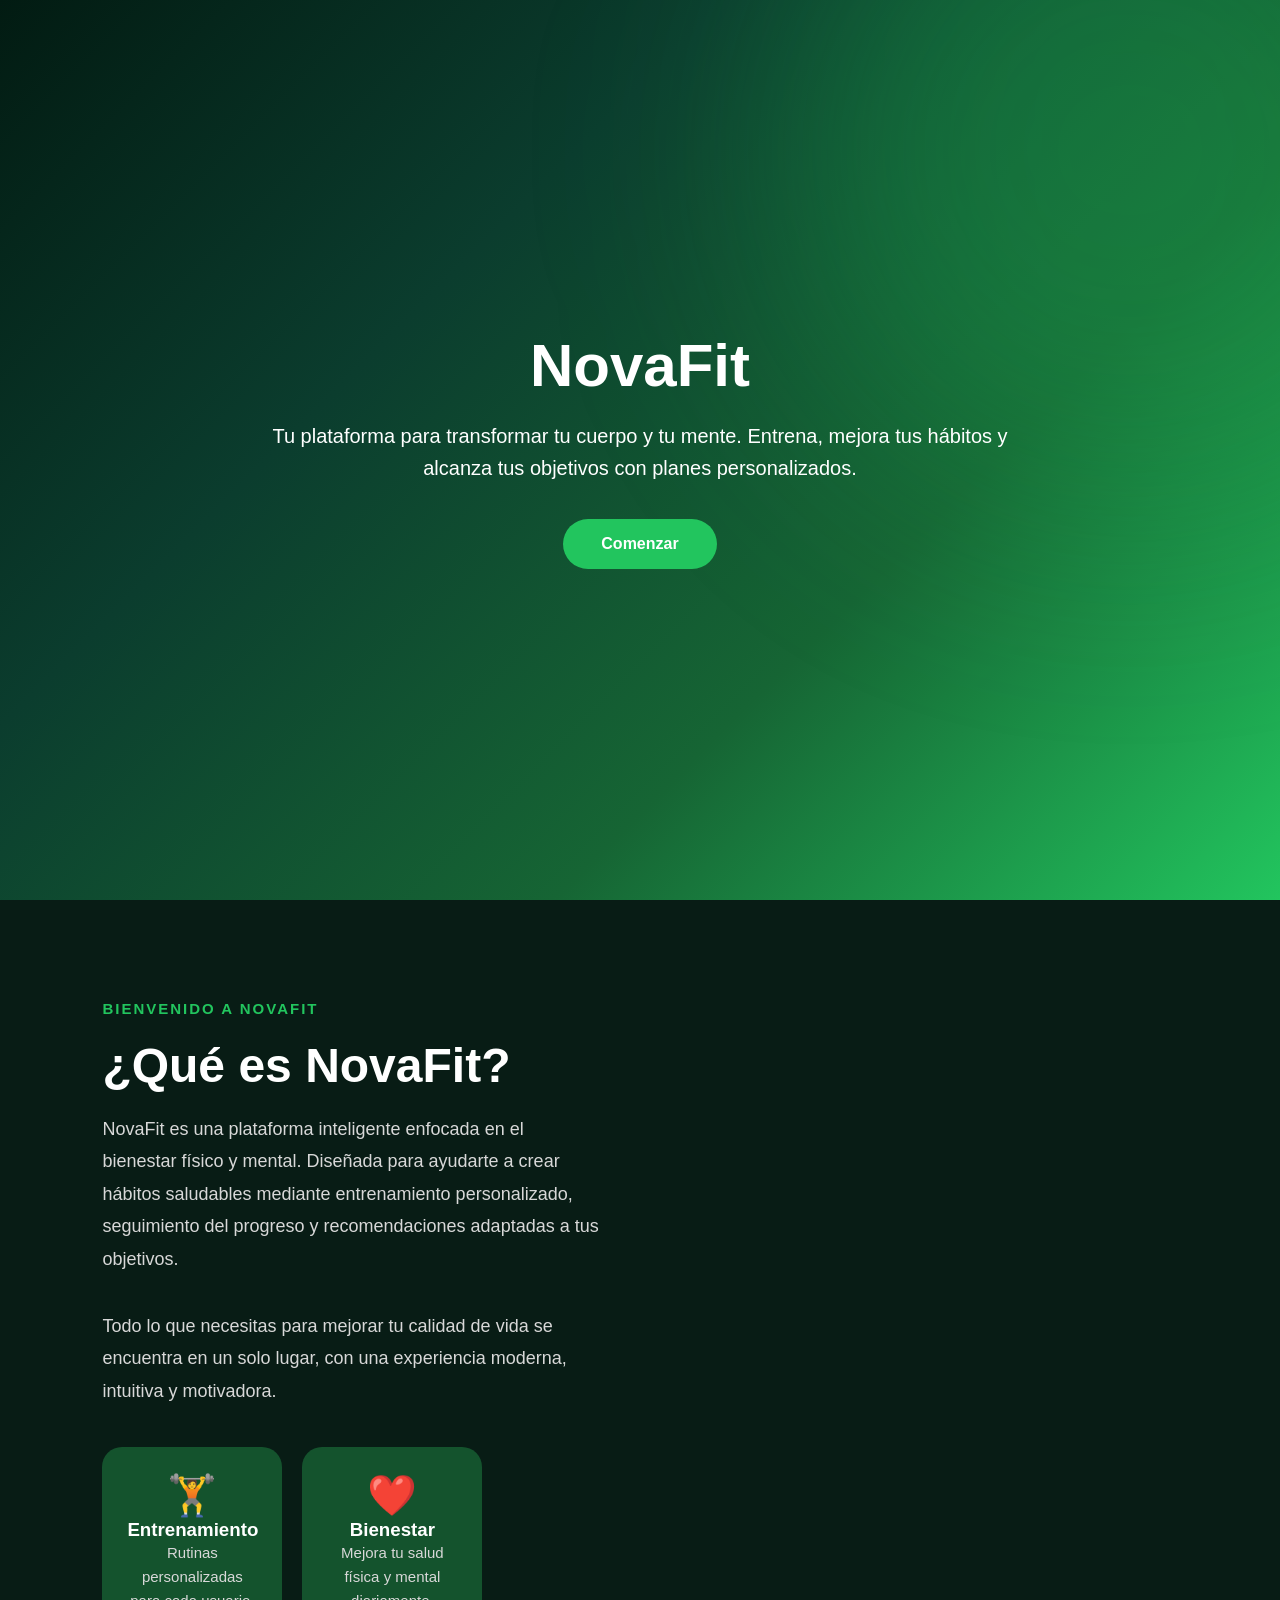
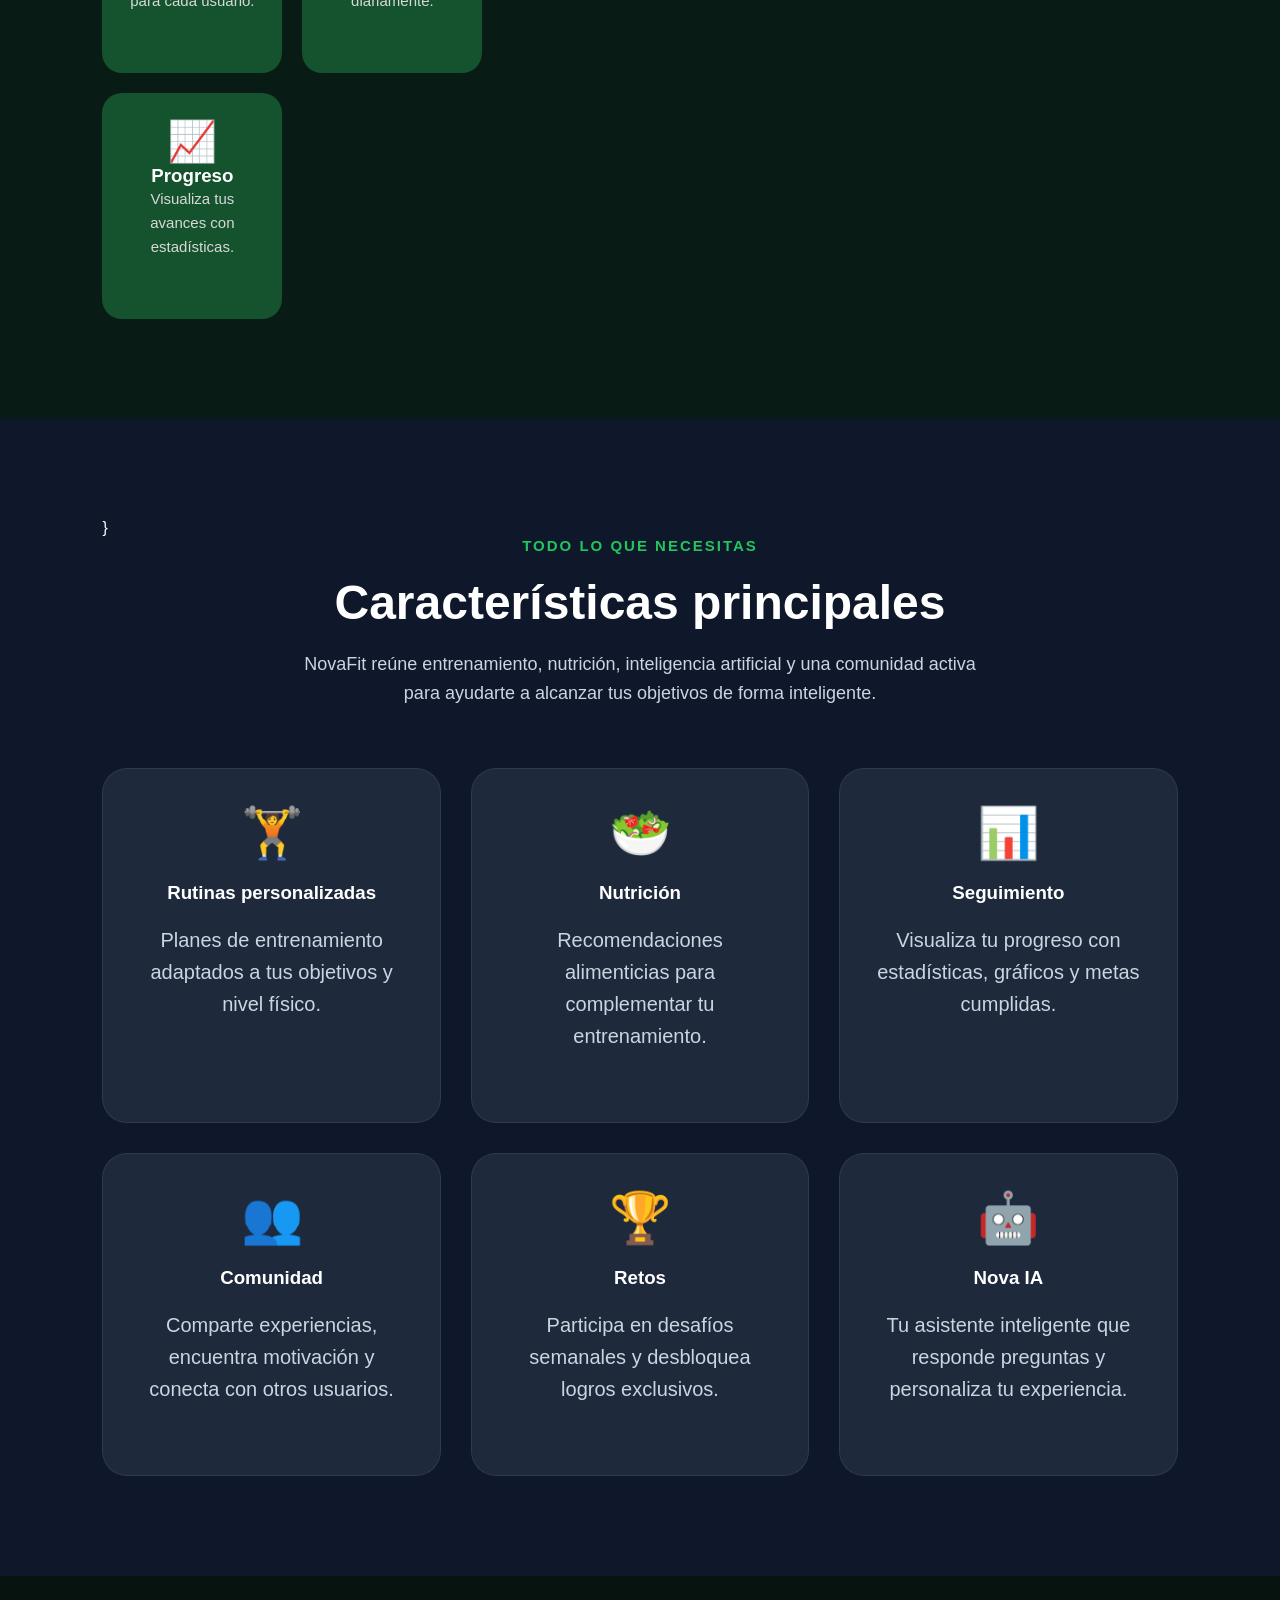
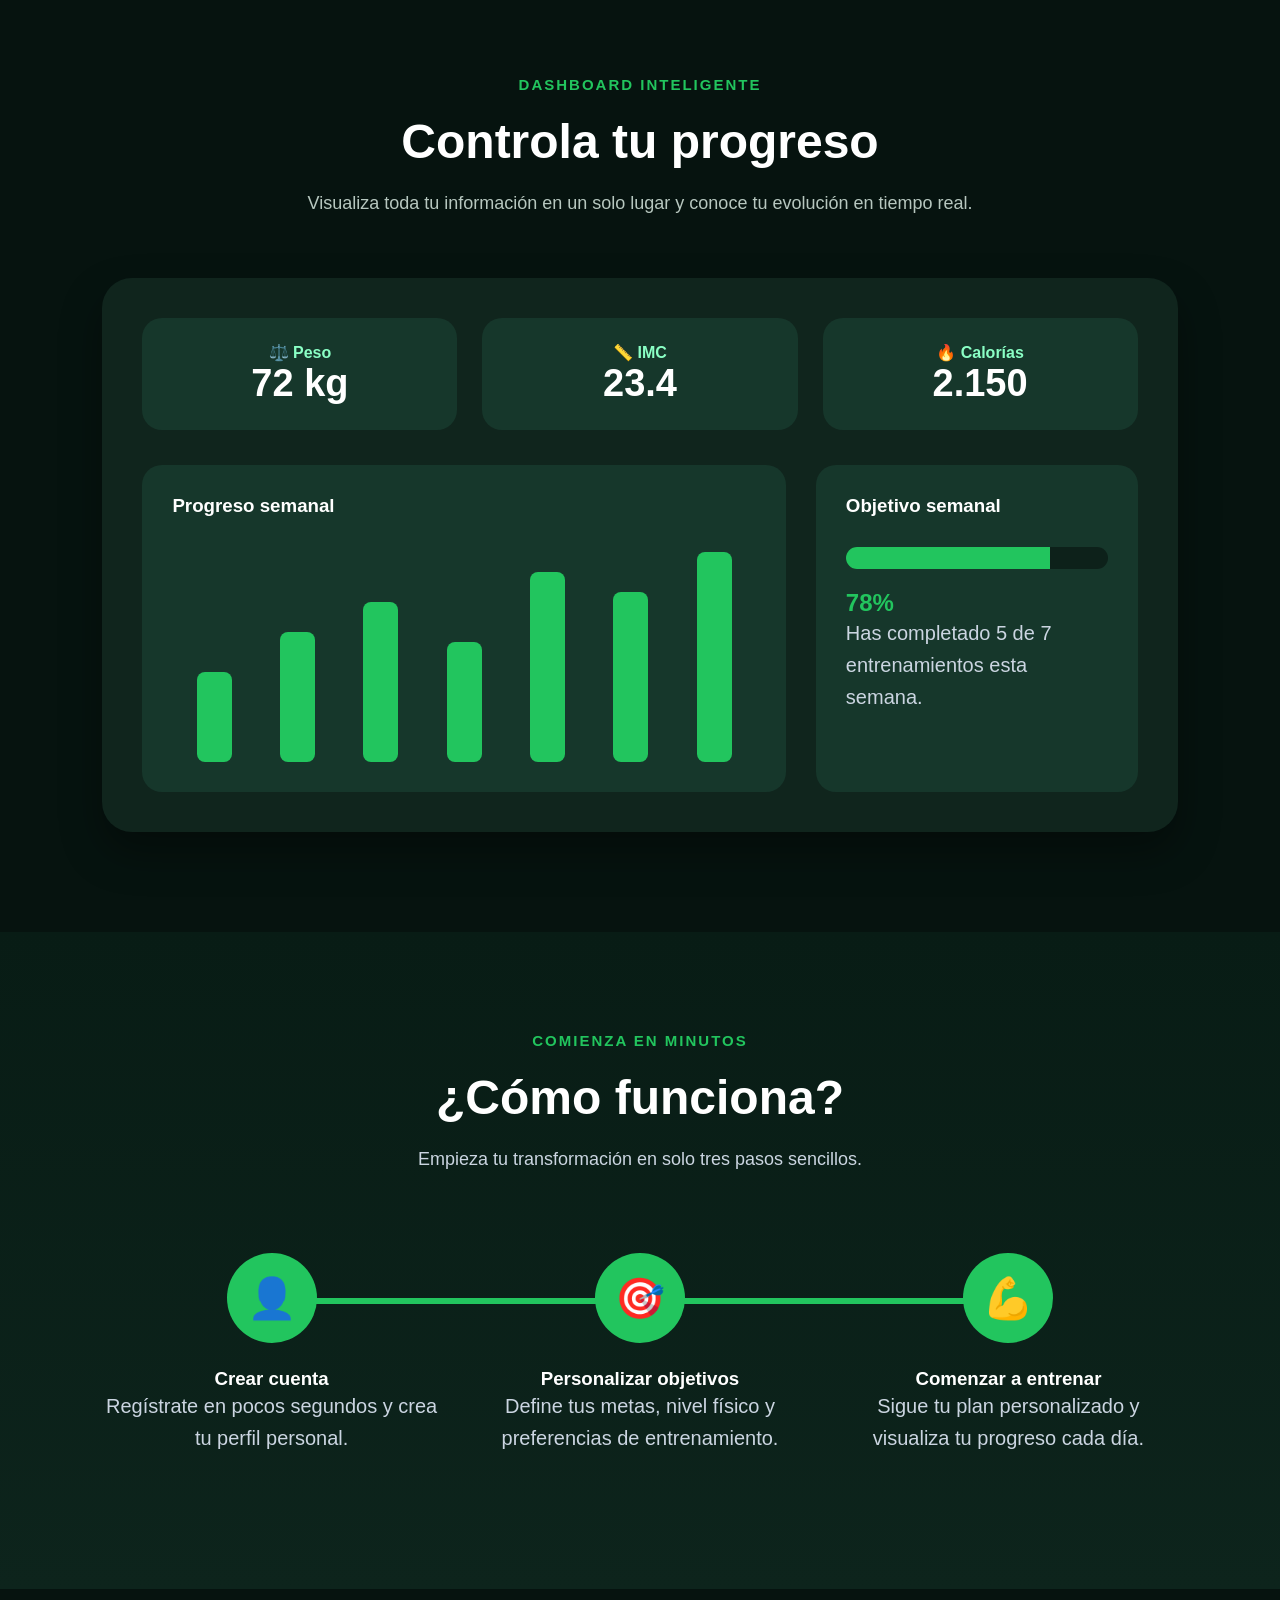
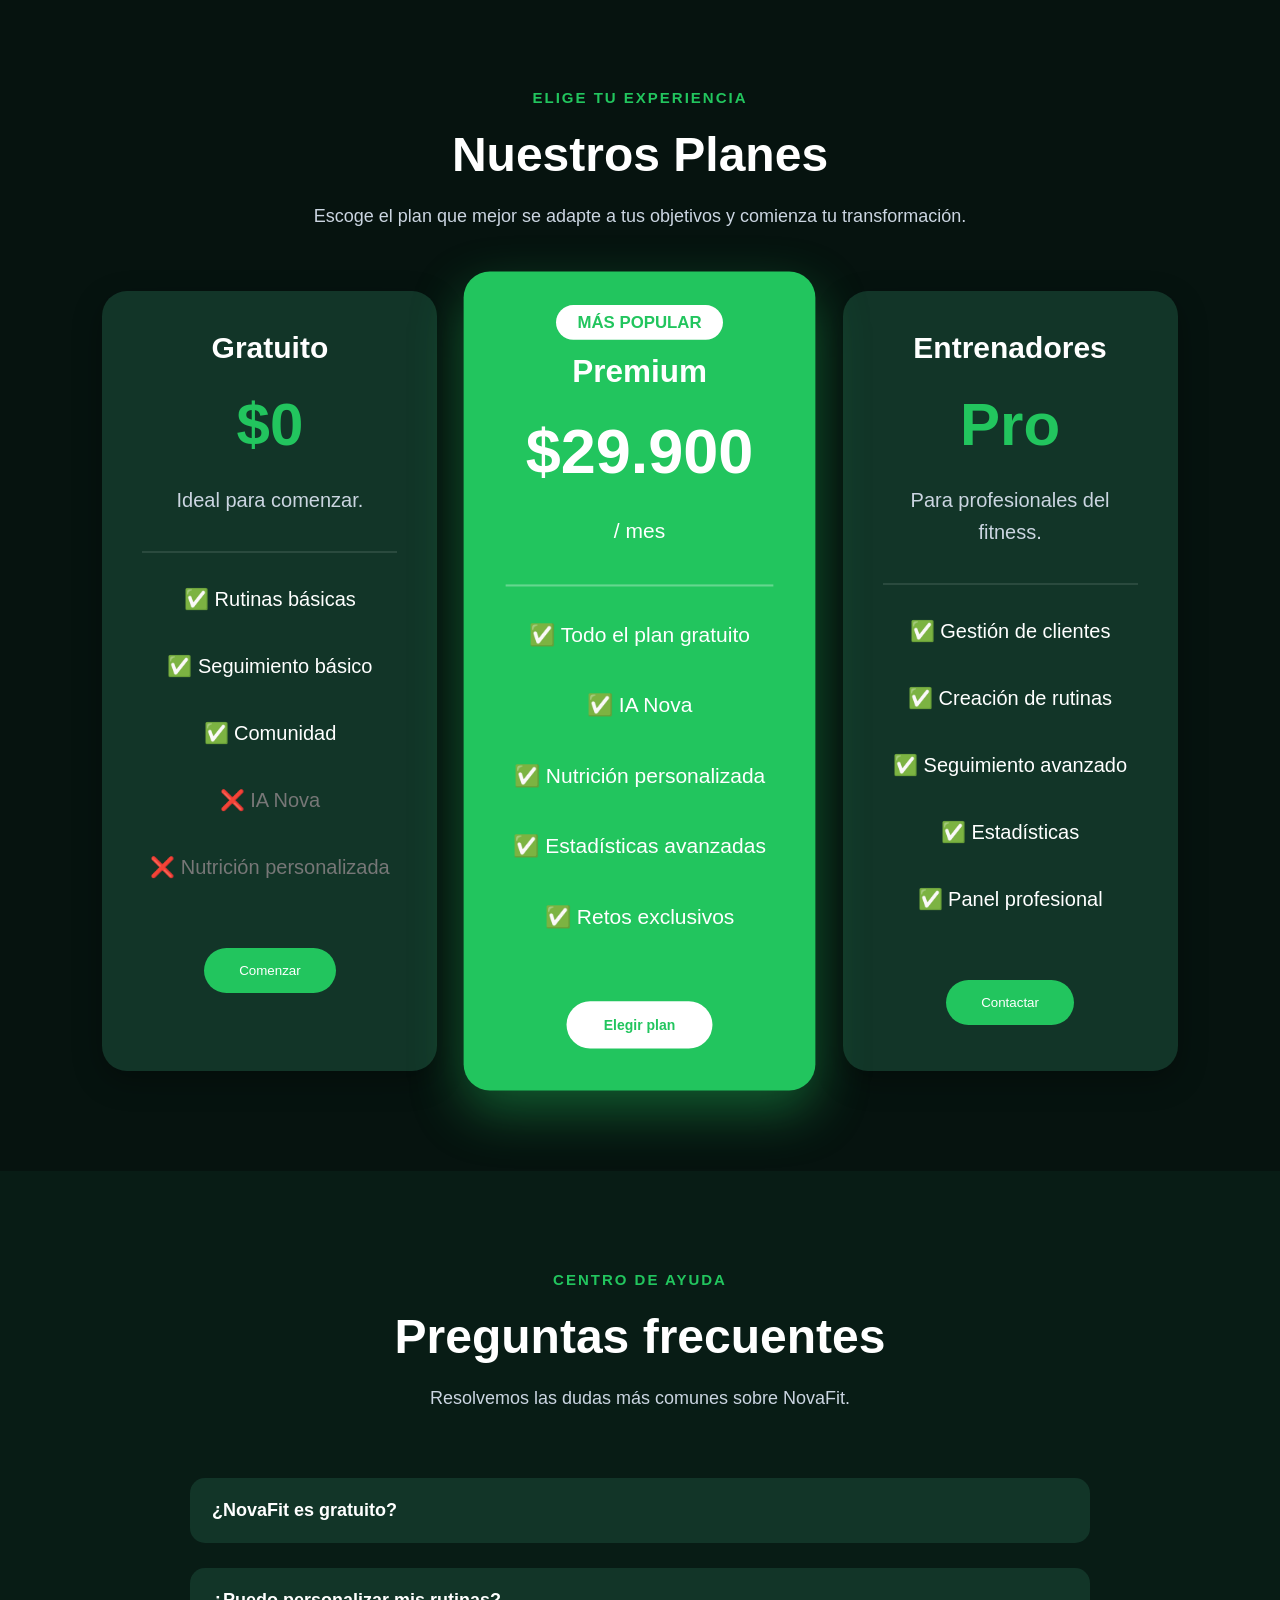
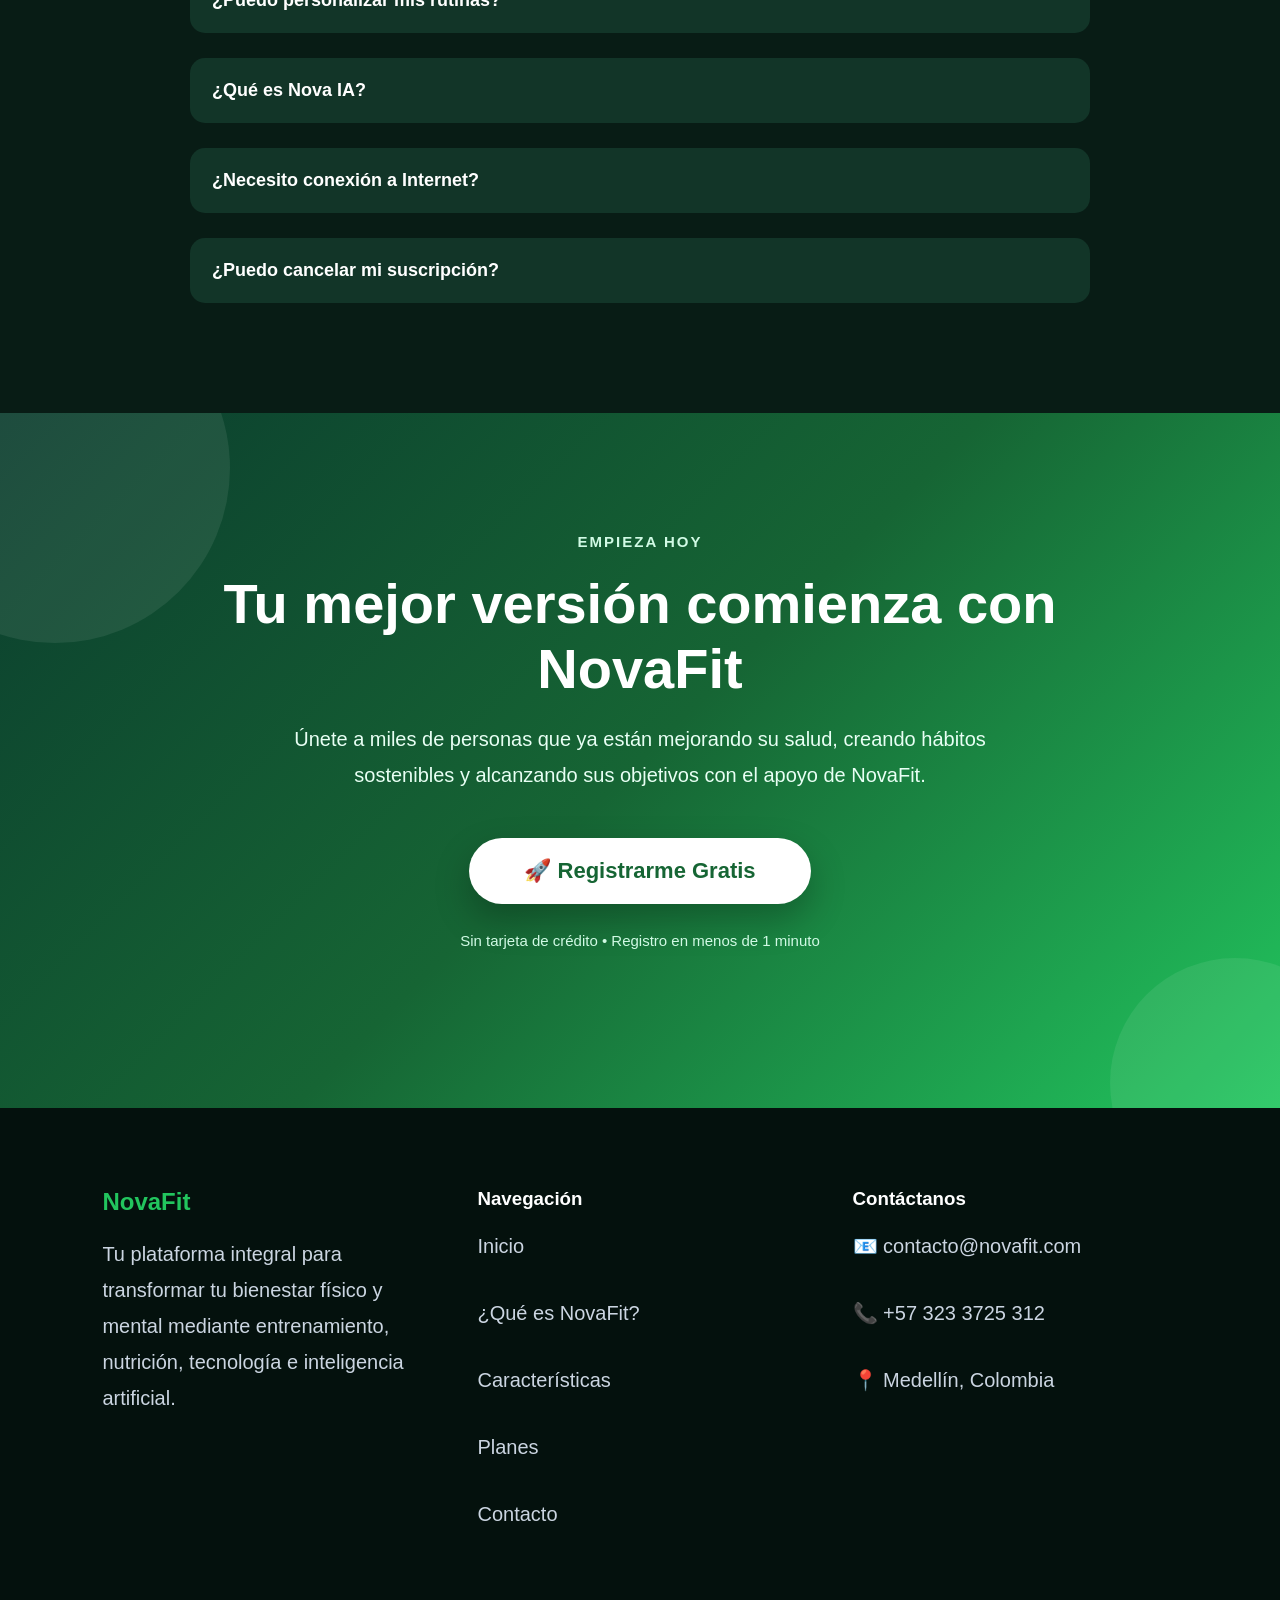
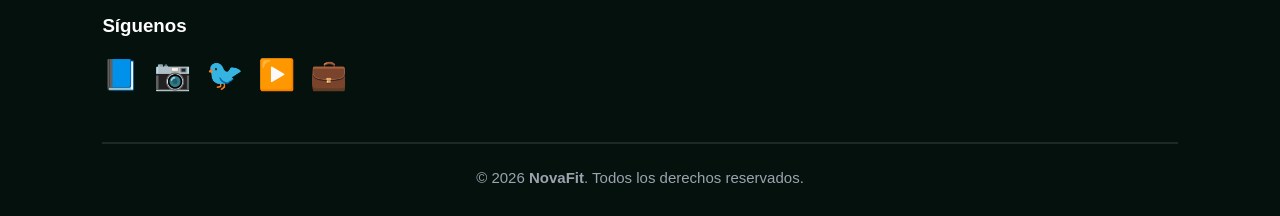
==== nova-main/frontend/index.html @ a8c34685 "Se Organizaron los archivos del fronted y Style" ====
<!DOCTYPE html>
<html lang="es">
<head>
    <meta charset="UTF-8">
    <meta name="viewport" content="width=device-width, initial-scale=1.0">
    <title>NovaFit</title>

    <style>
        /* Reinicio */
        *{
            margin:0;
            padding:0;
            box-sizing:border-box;
        }

        body{
            font-family:Arial, Helvetica, sans-serif;
            background:#111;
        }

        /* HERO */
        .hero{
            min-height:100vh;
            background:linear-gradient(135deg,#021b12,#0b3d2e,#166534,#22c55e);
            display:flex;
            justify-content:center;
            align-items:center;
            text-align:center;
            color:white;
            position:relative;
            overflow:hidden;
        }

        /* Brillo */
        .hero::before{
            content:"";
            position:absolute;
            width:700px;
            height:700px;
            border-radius:50%;
            background:rgba(34,197,94,.25);
            filter:blur(120px);
            top:-200px;
            right:-200px;
        }

        .contenido{
            position:relative;
            z-index:2;
            max-width:800px;
            padding:20px;
        }

        h1{
            font-size:60px;
            margin-bottom:20px;
        }

        p{
            font-size:20px;
            line-height:1.6;
            margin-bottom:35px;
        }

        .boton{
            display:inline-block;
            padding:16px 38px;
            background:#22c55e;
            color:white;
            text-decoration:none;
            border-radius:50px;
            font-weight:bold;
            transition:.3s;
        }

        .boton:hover{
            background:#16a34a;
            transform:translateY(-4px);
        }
    </style>
</head>

<body>

    <section class="hero">

        <div class="contenido">

            <h1>NovaFit</h1>

            <p>
                Tu plataforma para transformar tu cuerpo y tu mente.
                Entrena, mejora tus hábitos y alcanza tus objetivos
                con planes personalizados.
            </p>

            <a href="#" class="boton">Comenzar</a>

        </div>

    </section>
<!-- =========================
     ¿QUÉ ES NOVAFIT?
========================== -->

<section style="background:#081c15; color:white; padding:100px 8%;">

    <div style="max-width:1300px; margin:auto; display:flex; align-items:center; justify-content:space-between; gap:80px; flex-wrap:wrap;">

        <!-- Texto -->
        <div style="flex:1; min-width:350px;">

            <span style="color:#22c55e; font-size:15px; text-transform:uppercase; letter-spacing:2px; font-weight:bold;">
                Bienvenido a NovaFit
            </span>

            <h2 style="font-size:48px; margin:20px 0;">
                ¿Qué es NovaFit?
            </h2>

            <p style="font-size:18px; line-height:1.8; color:#d8d8d8;">
                NovaFit es una plataforma inteligente enfocada en el bienestar
                físico y mental. Diseñada para ayudarte a crear hábitos
                saludables mediante entrenamiento personalizado, seguimiento
                del progreso y recomendaciones adaptadas a tus objetivos.
            </p>

            <p style="font-size:18px; line-height:1.8; color:#d8d8d8;">
                Todo lo que necesitas para mejorar tu calidad de vida se
                encuentra en un solo lugar, con una experiencia moderna,
                intuitiva y motivadora.
            </p>

            <!-- Tarjetas -->
            <div style="display:flex; gap:20px; margin-top:40px; flex-wrap:wrap;">

                <div style="background:#14532d; border-radius:20px; padding:25px; width:180px; text-align:center;">
                    <div style="font-size:40px;">🏋️</div>
                    <h3>Entrenamiento</h3>
                    <p style="color:#d8d8d8; font-size:15px;">
                        Rutinas personalizadas para cada usuario.
                    </p>
                </div>

                <div style="background:#14532d; border-radius:20px; padding:25px; width:180px; text-align:center;">
                    <div style="font-size:40px;">❤️</div>
                    <h3>Bienestar</h3>
                    <p style="color:#d8d8d8; font-size:15px;">
                        Mejora tu salud física y mental diariamente.
                    </p>
                </div>

                <div style="background:#14532d; border-radius:20px; padding:25px; width:180px; text-align:center;">
                    <div style="font-size:40px;">📈</div>
                    <h3>Progreso</h3>
                    <p style="color:#d8d8d8; font-size:15px;">
                        Visualiza tus avances con estadísticas.
                    </p>
                </div>

            </div>

        </div>

        <!-- Imagen -->
        <div style="flex:1; min-width:320px; text-align:center;">

            

        </div>

    </div>

</section>
<!-- =========================================
     CARACTERÍSTICAS PRINCIPALES
========================================= -->

<section style="background:#0f172a; padding:100px 8%; color:white;">
}
    <div style="max-width:1300px; margin:auto; text-align:center;">

        <span style="color:#22c55e; font-size:15px; letter-spacing:2px; text-transform:uppercase; font-weight:bold;">
            Todo lo que necesitas
        </span>

        <h2 style="font-size:48px; margin:20px 0;">
            Características principales
        </h2>

        <p style="font-size:18px; color:#cbd5e1; max-width:700px; margin:0 auto 60px;">
            NovaFit reúne entrenamiento, nutrición, inteligencia artificial y una comunidad activa
            para ayudarte a alcanzar tus objetivos de forma inteligente.
        </p>

        <!-- TARJETAS -->

        <div style="display:grid; grid-template-columns:repeat(auto-fit,minmax(280px,1fr)); gap:30px;">

            <!-- Tarjeta 1 -->
            <div style="background:#1e293b; border-radius:25px; padding:35px; transition:0.4s; cursor:pointer; border:1px solid rgba(255,255,255,.08);">
                <div style="font-size:50px;">🏋️</div>
                <h3 style="margin:20px 0;">Rutinas personalizadas</h3>
                <p style="color:#cbd5e1;">
                    Planes de entrenamiento adaptados a tus objetivos y nivel físico.
                </p>
            </div>

            <!-- Tarjeta 2 -->
            <div style="background:#1e293b; border-radius:25px; padding:35px; transition:0.4s; cursor:pointer; border:1px solid rgba(255,255,255,.08);">
                <div style="font-size:50px;">🥗</div>
                <h3 style="margin:20px 0;">Nutrición</h3>
                <p style="color:#cbd5e1;">
                    Recomendaciones alimenticias para complementar tu entrenamiento.
                </p>
            </div>

            <!-- Tarjeta 3 -->
            <div style="background:#1e293b; border-radius:25px; padding:35px; transition:0.4s; cursor:pointer; border:1px solid rgba(255,255,255,.08);">
                <div style="font-size:50px;">📊</div>
                <h3 style="margin:20px 0;">Seguimiento</h3>
                <p style="color:#cbd5e1;">
                    Visualiza tu progreso con estadísticas, gráficos y metas cumplidas.
                </p>
            </div>

            <!-- Tarjeta 4 -->
            <div style="background:#1e293b; border-radius:25px; padding:35px; transition:0.4s; cursor:pointer; border:1px solid rgba(255,255,255,.08);">
                <div style="font-size:50px;">👥</div>
                <h3 style="margin:20px 0;">Comunidad</h3>
                <p style="color:#cbd5e1;">
                    Comparte experiencias, encuentra motivación y conecta con otros usuarios.
                </p>
            </div>

            <!-- Tarjeta 5 -->
            <div style="background:#1e293b; border-radius:25px; padding:35px; transition:0.4s; cursor:pointer; border:1px solid rgba(255,255,255,.08);">
                <div style="font-size:50px;">🏆</div>
                <h3 style="margin:20px 0;">Retos</h3>
                <p style="color:#cbd5e1;">
                    Participa en desafíos semanales y desbloquea logros exclusivos.
                </p>
            </div>

            <!-- Tarjeta 6 -->
            <div style="background:#1e293b; border-radius:25px; padding:35px; transition:0.4s; cursor:pointer; border:1px solid rgba(255,255,255,.08);">
                <div style="font-size:50px;">🤖</div>
                <h3 style="margin:20px 0;">Nova IA</h3>
                <p style="color:#cbd5e1;">
                    Tu asistente inteligente que responde preguntas y personaliza tu experiencia.
                </p>
            </div>

        </div>

    </div>

</section>
<!-- =====================================================
     DASHBOARD NOVAFIT
===================================================== -->

<section style="background:#06130f; padding:100px 8%;">

    <div style="max-width:1300px; margin:auto;">

        <div style="text-align:center; margin-bottom:60px;">

            <span style="color:#22c55e; font-size:15px; font-weight:bold; letter-spacing:2px; text-transform:uppercase;">
                Dashboard Inteligente
            </span>

            <h2 style="font-size:48px; color:white; margin:20px 0;">
                Controla tu progreso
            </h2>

            <p style="color:#b7c7bf; font-size:18px; max-width:700px; margin:auto;">
                Visualiza toda tu información en un solo lugar y conoce tu evolución en tiempo real.
            </p>

        </div>

        <!-- Panel -->

        <div style="background:#10251d; border-radius:30px; padding:40px; box-shadow:0 20px 40px rgba(0,0,0,.35);">

            <!-- Tarjetas superiores -->

            <div style="display:grid; grid-template-columns:repeat(auto-fit,minmax(220px,1fr)); gap:25px; margin-bottom:35px;">

                <div style="background:#16372b; padding:25px; border-radius:20px; text-align:center;">
                    <h4 style="color:#8affc5;">⚖️ Peso</h4>
                    <h2 style="color:white; font-size:38px;">72 kg</h2>
                </div>

                <div style="background:#16372b; padding:25px; border-radius:20px; text-align:center;">
                    <h4 style="color:#8affc5;">📏 IMC</h4>
                    <h2 style="color:white; font-size:38px;">23.4</h2>
                </div>

                <div style="background:#16372b; padding:25px; border-radius:20px; text-align:center;">
                    <h4 style="color:#8affc5;">🔥 Calorías</h4>
                    <h2 style="color:white; font-size:38px;">2.150</h2>
                </div>

            </div>

            <!-- Gráficas -->

            <div style="display:grid; grid-template-columns:2fr 1fr; gap:30px; flex-wrap:wrap;">

                <!-- Gráfico -->

                <div style="background:#16372b; border-radius:20px; padding:30px;">

                    <h3 style="color:white; margin-bottom:25px;">
                        Progreso semanal
                    </h3>

                    <div style="display:flex; align-items:flex-end; justify-content:space-around; height:220px;">

                        <div style="width:35px; height:90px; background:#22c55e; border-radius:8px;"></div>

                        <div style="width:35px; height:130px; background:#22c55e; border-radius:8px;"></div>

                        <div style="width:35px; height:160px; background:#22c55e; border-radius:8px;"></div>

                        <div style="width:35px; height:120px; background:#22c55e; border-radius:8px;"></div>

                        <div style="width:35px; height:190px; background:#22c55e; border-radius:8px;"></div>

                        <div style="width:35px; height:170px; background:#22c55e; border-radius:8px;"></div>

                        <div style="width:35px; height:210px; background:#22c55e; border-radius:8px;"></div>

                    </div>

                </div>

                <!-- Progreso -->

                <div style="background:#16372b; border-radius:20px; padding:30px;">

                    <h3 style="color:white; margin-bottom:30px;">
                        Objetivo semanal
                    </h3>

                    <div style="background:#0d211a; border-radius:20px; height:22px; overflow:hidden;">

                        <div style="width:78%; height:100%; background:#22c55e;"></div>

                    </div>

                    <h2 style="color:#22c55e; margin-top:20px;">
                        78%
                    </h2>

                    <p style="color:#cbd5e1;">
                        Has completado 5 de 7 entrenamientos esta semana.
                    </p>

                </div>

            </div>

        </div>

    </div>

</section>
<!-- =====================================================
     ¿CÓMO FUNCIONA?
===================================================== -->

<section style="background:linear-gradient(180deg,#081c15,#0d241c); padding:100px 8%;">

    <div style="max-width:1200px; margin:auto; text-align:center;">

        <span style="color:#22c55e; font-size:15px; font-weight:bold; letter-spacing:2px; text-transform:uppercase;">
            Comienza en minutos
        </span>

        <h2 style="font-size:48px; color:white; margin:20px 0;">
            ¿Cómo funciona?
        </h2>

        <p style="color:#cbd5e1; font-size:18px; max-width:700px; margin:0 auto 80px;">
            Empieza tu transformación en solo tres pasos sencillos.
        </p>

        <!-- Línea -->
        <div style="position:relative; display:flex; justify-content:space-between; align-items:flex-start; gap:30px; flex-wrap:wrap;">

            <div style="position:absolute; top:45px; left:12%; width:76%; height:6px; background:#22c55e; border-radius:20px; z-index:0;"></div>

            <!-- Paso 1 -->
            <div style="position:relative; z-index:1; flex:1; min-width:250px;">

                <div style="width:90px; height:90px; margin:auto; border-radius:50%; background:#22c55e; display:flex; justify-content:center; align-items:center; font-size:40px;">
                    👤
                </div>

                <h3 style="color:white; margin-top:25px;">
                    Crear cuenta
                </h3>

                <p style="color:#cbd5e1;">
                    Regístrate en pocos segundos y crea tu perfil personal.
                </p>

            </div>

            <!-- Paso 2 -->
            <div style="position:relative; z-index:1; flex:1; min-width:250px;">

                <div style="width:90px; height:90px; margin:auto; border-radius:50%; background:#22c55e; display:flex; justify-content:center; align-items:center; font-size:40px;">
                    🎯
                </div>

                <h3 style="color:white; margin-top:25px;">
                    Personalizar objetivos
                </h3>

                <p style="color:#cbd5e1;">
                    Define tus metas, nivel físico y preferencias de entrenamiento.
                </p>

            </div>

            <!-- Paso 3 -->
            <div style="position:relative; z-index:1; flex:1; min-width:250px;">

                <div style="width:90px; height:90px; margin:auto; border-radius:50%; background:#22c55e; display:flex; justify-content:center; align-items:center; font-size:40px;">
                    💪
                </div>

                <h3 style="color:white; margin-top:25px;">
                    Comenzar a entrenar
                </h3>

                <p style="color:#cbd5e1;">
                    Sigue tu plan personalizado y visualiza tu progreso cada día.
                </p>

            </div>

        </div>

    </div>

</section>
<!-- =====================================================
     PLANES NOVAFIT
===================================================== -->

<section style="background:#06130f; padding:100px 8%;">

    <div style="max-width:1300px; margin:auto; text-align:center;">

        <span style="color:#22c55e; font-size:15px; font-weight:bold; letter-spacing:2px; text-transform:uppercase;">
            Elige tu experiencia
        </span>

        <h2 style="font-size:48px; color:white; margin:20px 0;">
            Nuestros Planes
        </h2>

        <p style="color:#cbd5e1; font-size:18px; max-width:700px; margin:0 auto 60px;">
            Escoge el plan que mejor se adapte a tus objetivos y comienza tu transformación.
        </p>

        <div style="display:grid; grid-template-columns:repeat(auto-fit,minmax(300px,1fr)); gap:35px;">

            <!-- Gratuito -->
            <div style="background:#123528; border-radius:25px; padding:40px; box-shadow:0 10px 30px rgba(0,0,0,.3);">

                <h3 style="color:white; font-size:30px;">Gratuito</h3>

                <h1 style="color:#22c55e; margin:25px 0;">$0</h1>

                <p style="color:#cbd5e1;">Ideal para comenzar.</p>

                <hr style="margin:30px 0; border:1px solid rgba(255,255,255,.1);">

                <p style="color:white;">✅ Rutinas básicas</p>
                <p style="color:white;">✅ Seguimiento básico</p>
                <p style="color:white;">✅ Comunidad</p>
                <p style="color:#777;">❌ IA Nova</p>
                <p style="color:#777;">❌ Nutrición personalizada</p>

                <button style="margin-top:30px; background:#22c55e; border:none; padding:15px 35px; color:white; border-radius:50px; cursor:pointer;">
                    Comenzar
                </button>

            </div>

            <!-- Premium -->
            <div style="background:#22c55e; border-radius:25px; padding:40px; transform:scale(1.05); box-shadow:0 20px 50px rgba(34,197,94,.4);">

                <span style="background:white; color:#22c55e; padding:8px 20px; border-radius:50px; font-weight:bold;">
                    MÁS POPULAR
                </span>

                <h3 style="color:white; font-size:30px; margin-top:20px;">Premium</h3>

                <h1 style="color:white; margin:25px 0;">$29.900</h1>

                <p style="color:white;">/ mes</p>

                <hr style="margin:30px 0; border:1px solid rgba(255,255,255,.3);">

                <p style="color:white;">✅ Todo el plan gratuito</p>
                <p style="color:white;">✅ IA Nova</p>
                <p style="color:white;">✅ Nutrición personalizada</p>
                <p style="color:white;">✅ Estadísticas avanzadas</p>
                <p style="color:white;">✅ Retos exclusivos</p>

                <button style="margin-top:30px; background:white; border:none; padding:15px 35px; color:#22c55e; font-weight:bold; border-radius:50px; cursor:pointer;">
                    Elegir plan
                </button>

            </div>

            <!-- Entrenadores -->
            <div style="background:#123528; border-radius:25px; padding:40px; box-shadow:0 10px 30px rgba(0,0,0,.3);">

                <h3 style="color:white; font-size:30px;">Entrenadores</h3>

                <h1 style="color:#22c55e; margin:25px 0;">Pro</h1>

                <p style="color:#cbd5e1;">Para profesionales del fitness.</p>

                <hr style="margin:30px 0; border:1px solid rgba(255,255,255,.1);">

                <p style="color:white;">✅ Gestión de clientes</p>
                <p style="color:white;">✅ Creación de rutinas</p>
                <p style="color:white;">✅ Seguimiento avanzado</p>
                <p style="color:white;">✅ Estadísticas</p>
                <p style="color:white;">✅ Panel profesional</p>

                <button style="margin-top:30px; background:#22c55e; border:none; padding:15px 35px; color:white; border-radius:50px; cursor:pointer;">
                    Contactar
                </button>

            </div>

        </div>

    </div>

</section>
<!-- =====================================================
     PREGUNTAS FRECUENTES
===================================================== -->

<section style="background:#081c15; padding:100px 8%; font-family:Arial, Helvetica, sans-serif;">

    <div style="max-width:900px; margin:auto;">

        <div style="text-align:center; margin-bottom:50px;">

            <span style="color:#22c55e; font-size:15px; font-weight:bold; letter-spacing:2px; text-transform:uppercase;">
                Centro de ayuda
            </span>

            <h2 style="font-size:48px; color:white; margin:20px 0;">
                Preguntas frecuentes
            </h2>

            <p style="color:#cbd5e1; font-size:18px;">
                Resolvemos las dudas más comunes sobre NovaFit.
            </p>

        </div>

        <!-- Pregunta 1 -->
        <button class="accordion">¿NovaFit es gratuito?</button>
        <div class="panel">
            <p>Sí. Puedes utilizar el plan gratuito con funciones esenciales o acceder al plan Premium para desbloquear todas las herramientas.</p>
        </div>

        <!-- Pregunta 2 -->
        <button class="accordion">¿Puedo personalizar mis rutinas?</button>
        <div class="panel">
            <p>Sí. NovaFit adapta los entrenamientos según tus objetivos, nivel físico y progreso.</p>
        </div>

        <!-- Pregunta 3 -->
        <button class="accordion">¿Qué es Nova IA?</button>
        <div class="panel">
            <p>Nova IA es el asistente inteligente que responde preguntas, genera recomendaciones y te ayuda a mantener la motivación.</p>
        </div>

        <!-- Pregunta 4 -->
        <button class="accordion">¿Necesito conexión a Internet?</button>
        <div class="panel">
            <p>Para sincronizar tu progreso sí, aunque algunas funciones podrán utilizarse sin conexión.</p>
        </div>

        <!-- Pregunta 5 -->
        <button class="accordion">¿Puedo cancelar mi suscripción?</button>
        <div class="panel">
            <p>Sí. Puedes cancelar tu plan Premium en cualquier momento desde tu perfil.</p>
        </div>

    </div>

</section>

<style>
.accordion{
    background:#123528;
    color:white;
    cursor:pointer;
    padding:22px;
    width:100%;
    border:none;
    outline:none;
    text-align:left;
    font-size:18px;
    font-weight:bold;
    border-radius:15px;
    margin-top:15px;
    transition:.3s;
}

.accordion:hover{
    background:#1c4f3b;
}

.accordion.active{
    background:#22c55e;
}

.panel{
    background:#16372b;
    color:#dbe7df;
    max-height:0;
    overflow:hidden;
    transition:max-height .4s ease;
    border-radius:0 0 15px 15px;
    margin-bottom:10px;
}

.panel p{
    padding:20px;
    line-height:1.7;
}
</style>

<script>
const accordion = document.querySelectorAll(".accordion");

accordion.forEach(item => {
    item.addEventListener("click", function(){

        this.classList.toggle("active");

        const panel = this.nextElementSibling;

        if(panel.style.maxHeight){
            panel.style.maxHeight = null;
        }else{
            panel.style.maxHeight = panel.scrollHeight + "px";
        }

    });
});
</script>
<!-- =====================================================
     LLAMADO A LA ACCIÓN (CTA)
===================================================== -->

<section style="background:linear-gradient(135deg,#0b3d2e,#166534,#22c55e); padding:120px 8%; text-align:center; font-family:Arial, Helvetica, sans-serif; position:relative; overflow:hidden;">

    <!-- Círculos decorativos -->
    <div style="position:absolute; width:350px; height:350px; background:rgba(255,255,255,.08); border-radius:50%; top:-120px; left:-120px;"></div>

    <div style="position:absolute; width:250px; height:250px; background:rgba(255,255,255,.08); border-radius:50%; bottom:-100px; right:-80px;"></div>

    <div style="max-width:900px; margin:auto; position:relative; z-index:2;">

        <span style="color:#d1fae5; font-size:15px; letter-spacing:2px; text-transform:uppercase; font-weight:bold;">
            Empieza hoy
        </span>

        <h2 style="font-size:56px; color:white; margin:20px 0;">
            Tu mejor versión comienza con NovaFit
        </h2>

        <p style="font-size:20px; color:#e8fff4; max-width:700px; margin:0 auto 45px; line-height:1.8;">
            Únete a miles de personas que ya están mejorando su salud, creando hábitos
            sostenibles y alcanzando sus objetivos con el apoyo de NovaFit.
        </p>

        <a href="#registro"
           style="display:inline-block;
                  background:white;
                  color:#166534;
                  text-decoration:none;
                  font-size:22px;
                  font-weight:bold;
                  padding:20px 55px;
                  border-radius:60px;
                  box-shadow:0 15px 35px rgba(0,0,0,.25);
                  transition:.3s;">

            🚀 Registrarme Gratis

        </a>

        <p style="margin-top:25px; color:#d1fae5; font-size:15px;">
            Sin tarjeta de crédito • Registro en menos de 1 minuto
        </p>

    </div>

</section>
<!-- =====================================================
     FOOTER NOVAFIT
===================================================== -->

<footer style="background:#04110d; color:white; padding:80px 8% 30px; font-family:Arial, Helvetica, sans-serif;">

    <div style="max-width:1300px; margin:auto; display:grid; grid-template-columns:repeat(auto-fit,minmax(250px,1fr)); gap:50px;">

        <!-- Logo y descripción -->
        <div>

            <h2 style="color:#22c55e; margin-bottom:20px;">
                NovaFit
            </h2>

            <p style="color:#cbd5e1; line-height:1.8;">
                Tu plataforma integral para transformar tu bienestar físico y mental mediante entrenamiento, nutrición, tecnología e inteligencia artificial.
            </p>

        </div>

        <!-- Enlaces -->
        <div>

            <h3 style="margin-bottom:20px;">
                Navegación
            </h3>

            <p><a href="#" style="color:#cbd5e1; text-decoration:none;">Inicio</a></p>

            <p><a href="#" style="color:#cbd5e1; text-decoration:none;">¿Qué es NovaFit?</a></p>

            <p><a href="#" style="color:#cbd5e1; text-decoration:none;">Características</a></p>

            <p><a href="#" style="color:#cbd5e1; text-decoration:none;">Planes</a></p>

            <p><a href="#" style="color:#cbd5e1; text-decoration:none;">Contacto</a></p>

        </div>

        <!-- Contacto -->
        <div>

            <h3 style="margin-bottom:20px;">
                Contáctanos
            </h3>

            <p style="color:#cbd5e1;">📧 contacto@novafit.com</p>

            <p style="color:#cbd5e1;">📞 +57 323 3725 312</p>

            <p style="color:#cbd5e1;">📍 Medellín, Colombia</p>

        </div>

        <!-- Redes Sociales -->
        <div>

            <h3 style="margin-bottom:20px;">
                Síguenos
            </h3>

            <div style="display:flex; gap:15px; font-size:30px;">

                <a href="#" style="text-decoration:none;">📘</a>

                <a href="#" style="text-decoration:none;">📷</a>

                <a href="#" style="text-decoration:none;">🐦</a>

                <a href="#" style="text-decoration:none;">▶️</a>

                <a href="#" style="text-decoration:none;">💼</a>

            </div>

        </div>

    </div>

    <hr style="margin:50px 0 25px; border:1px solid rgba(255,255,255,.1);">

    <div style="text-align:center; color:#9ca3af; font-size:15px;">

        © 2026 <strong>NovaFit</strong>. Todos los derechos reservados.

    </div>

</footer>
</body>
</html>
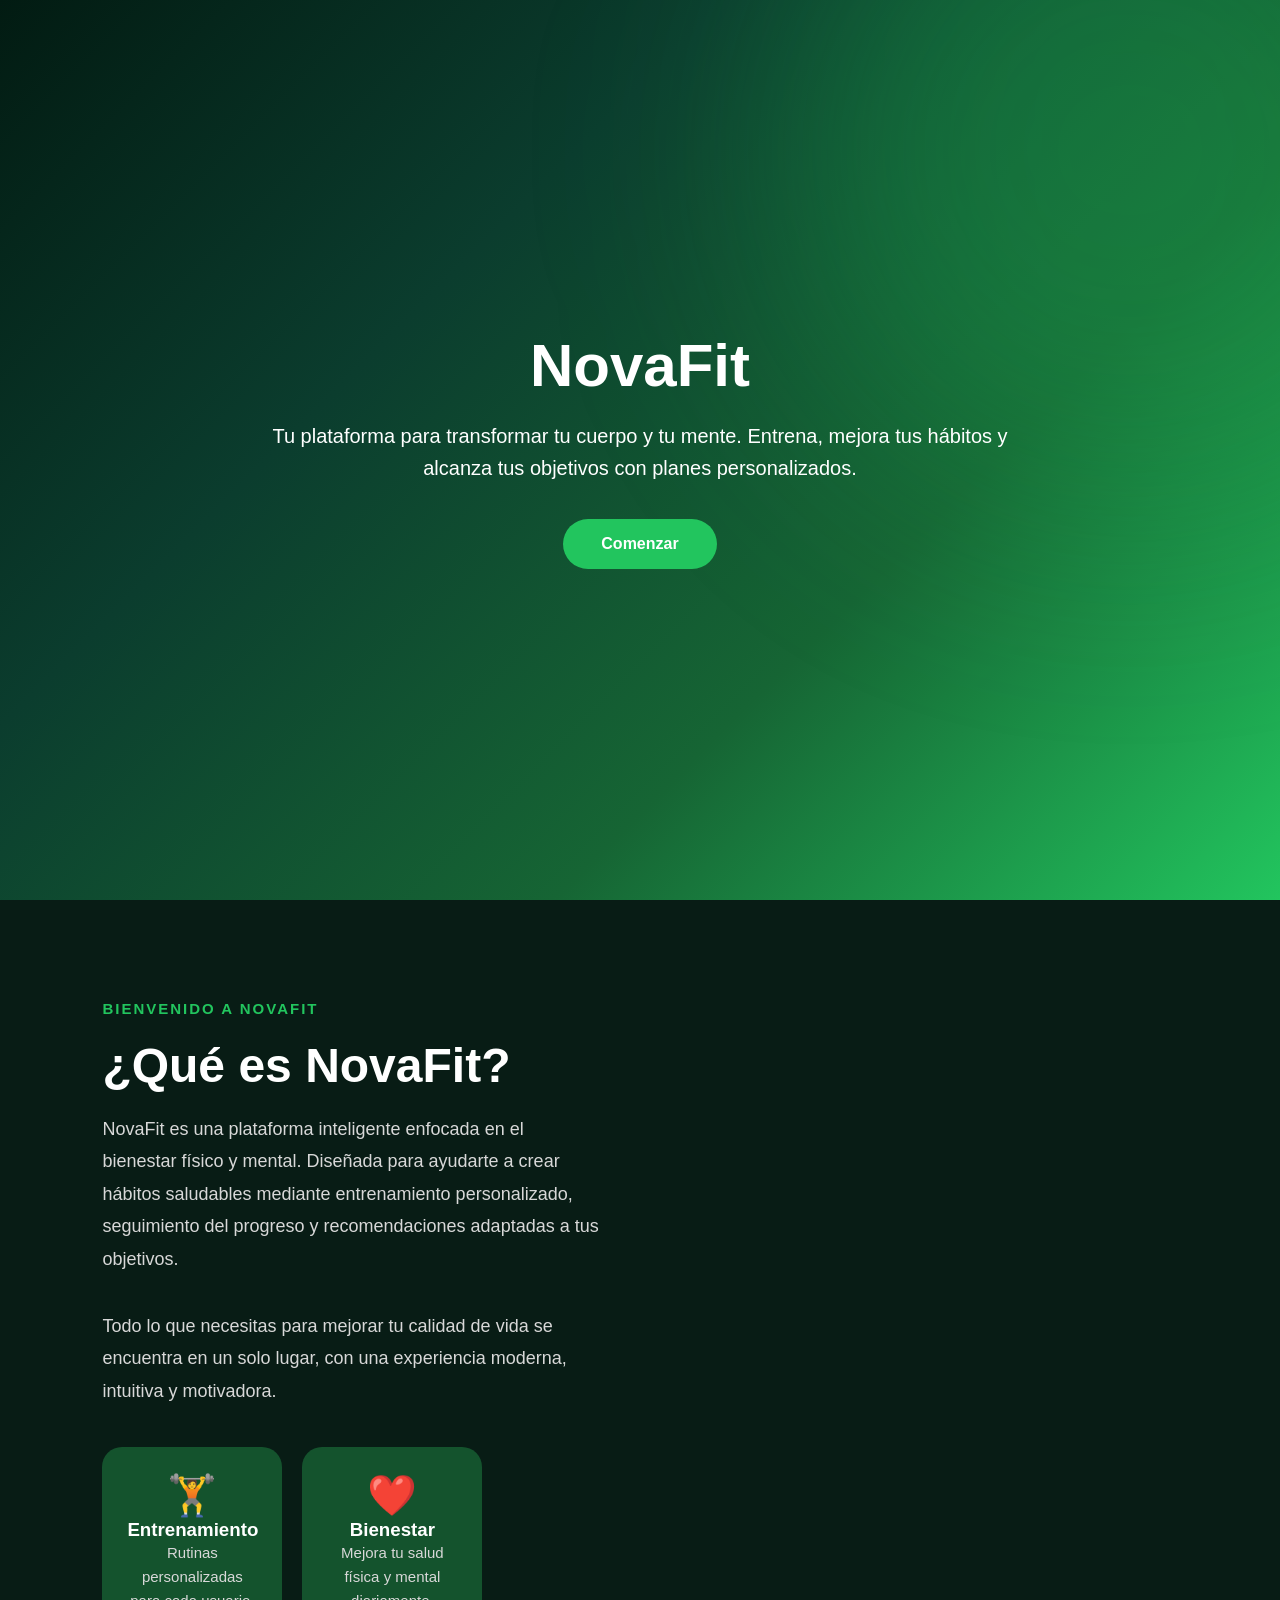
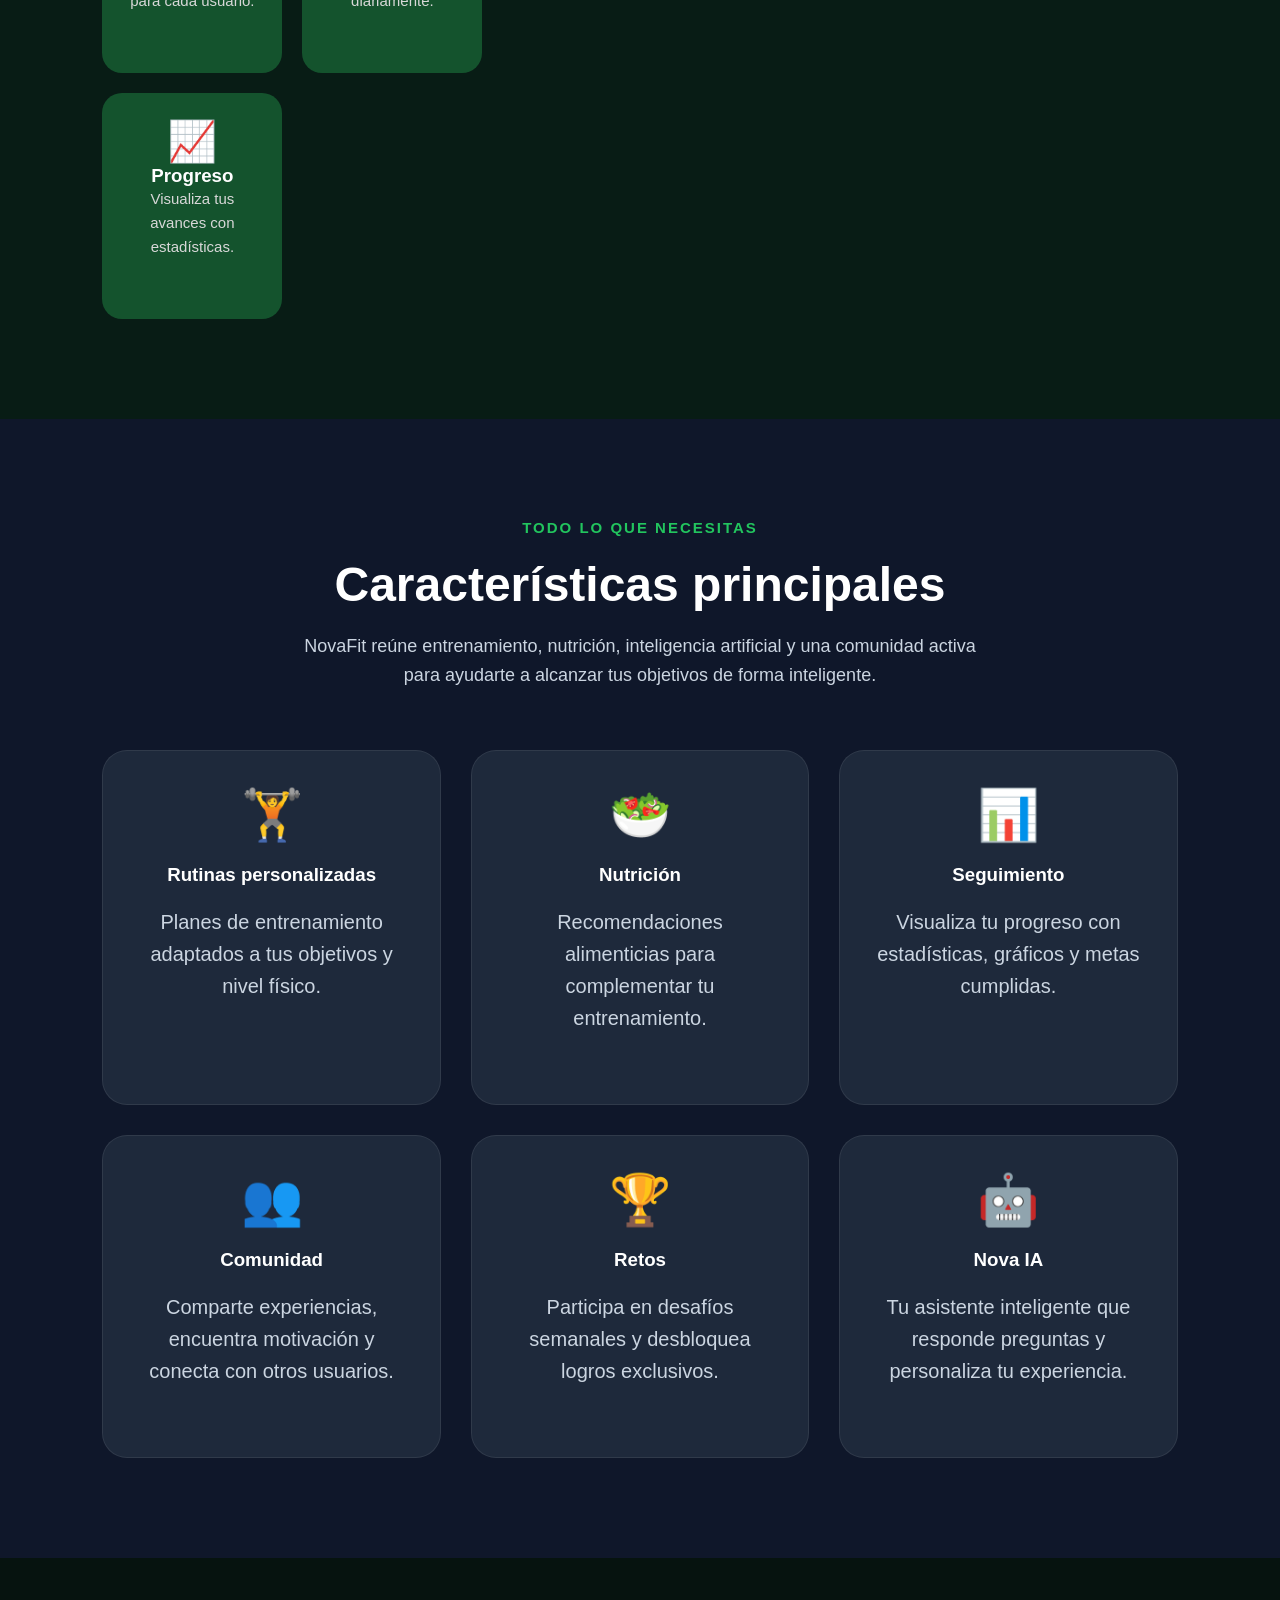
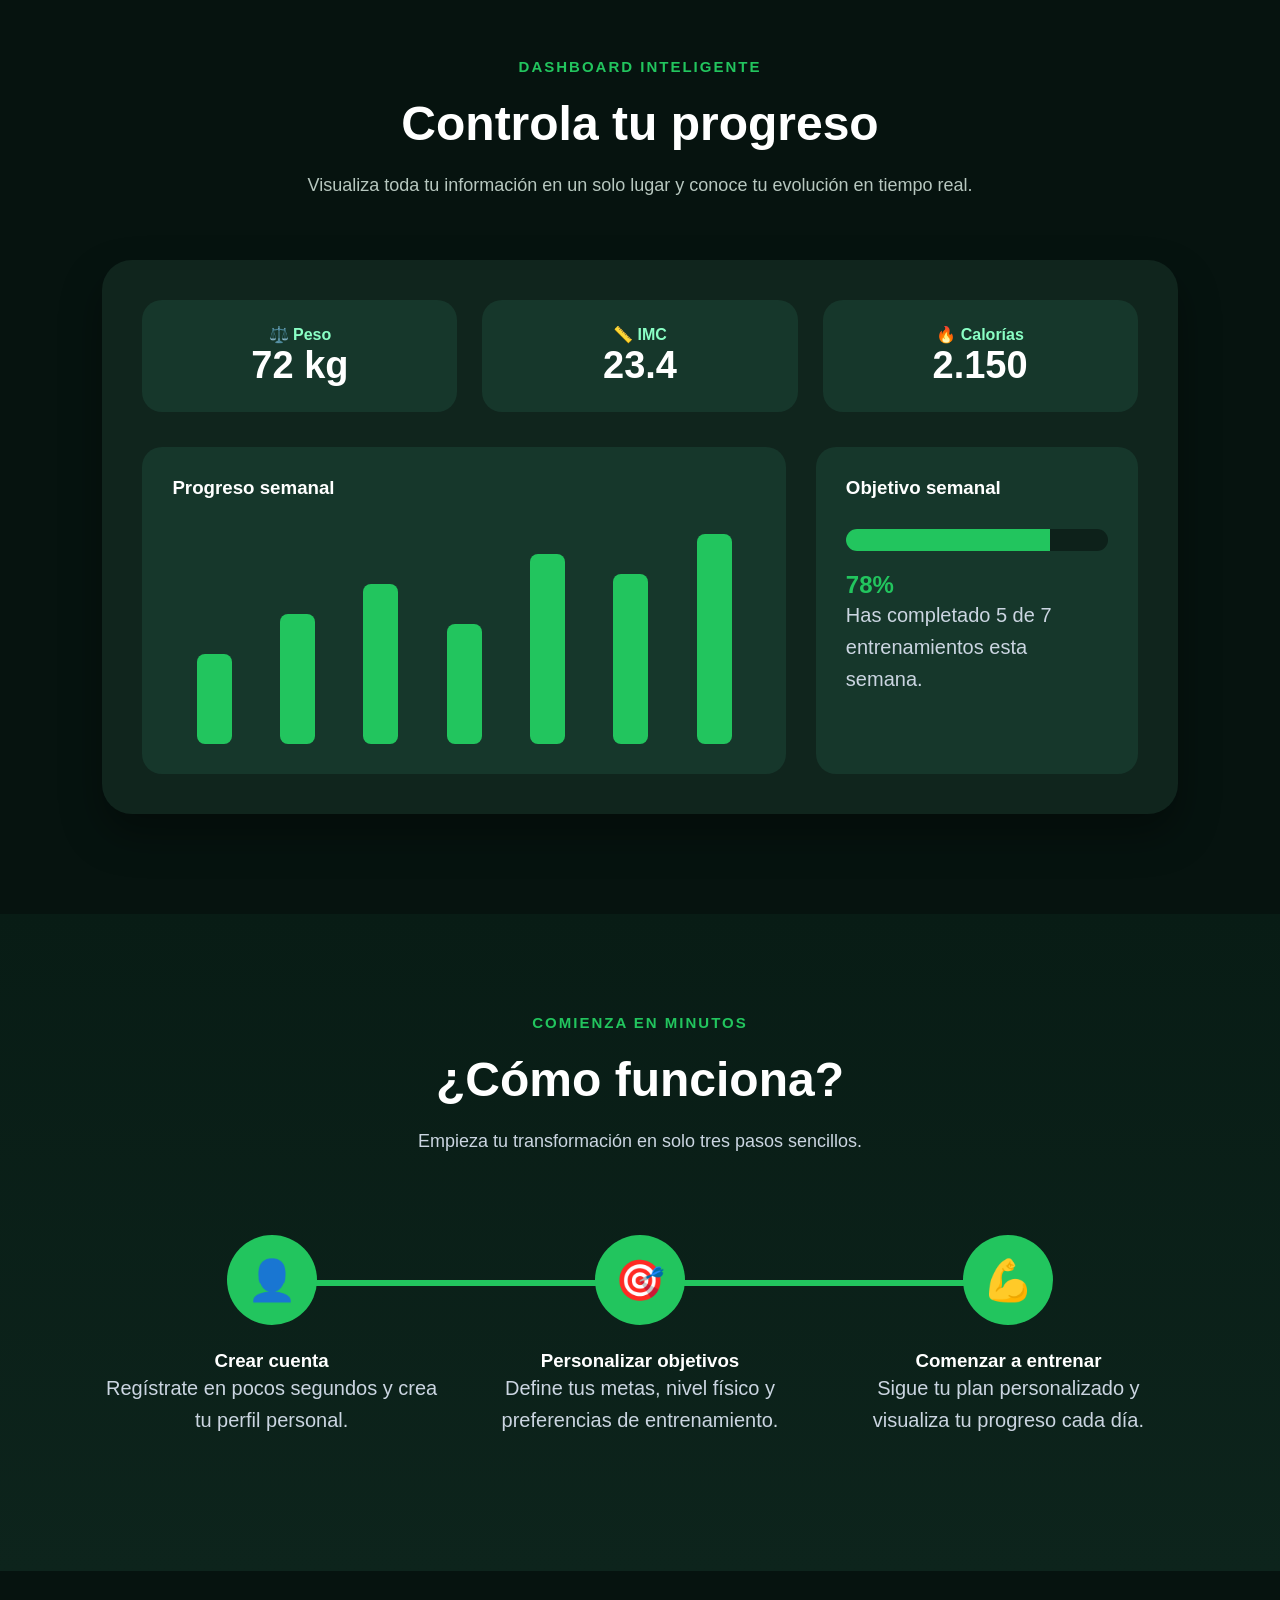
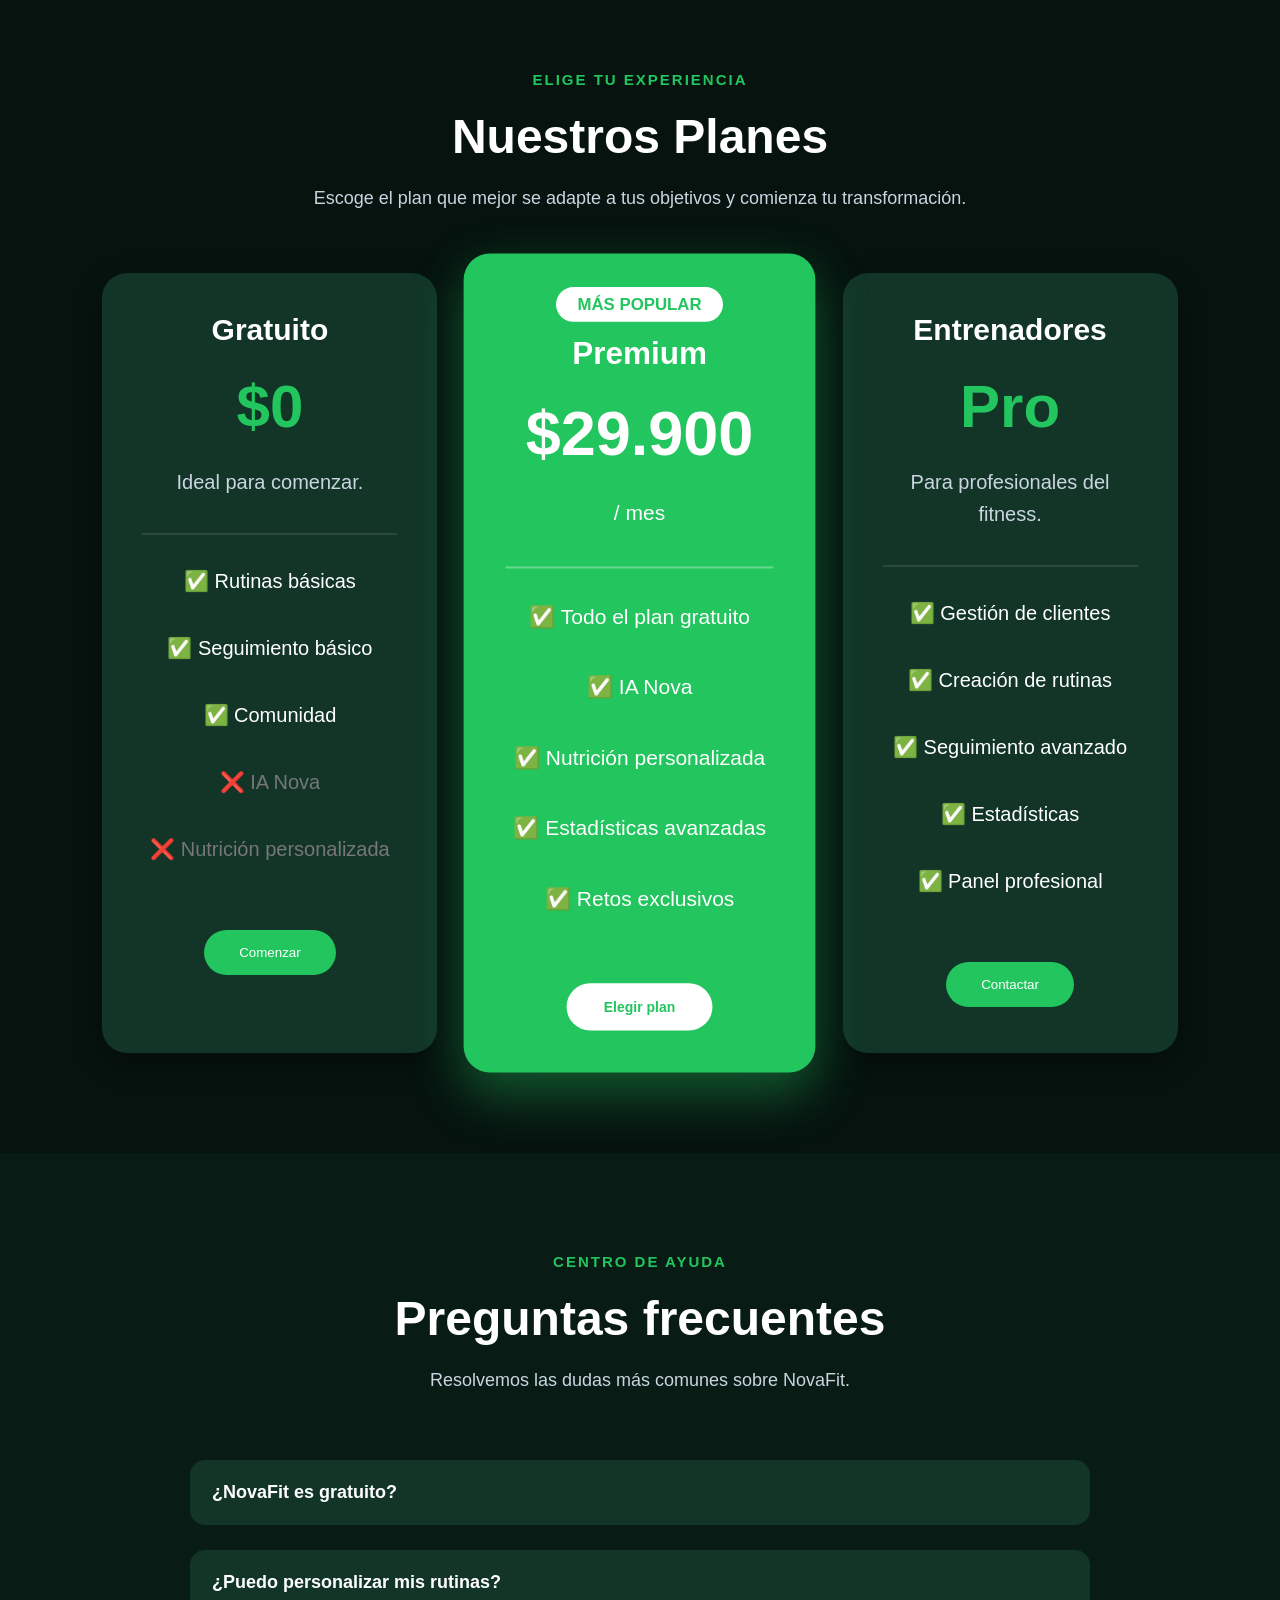
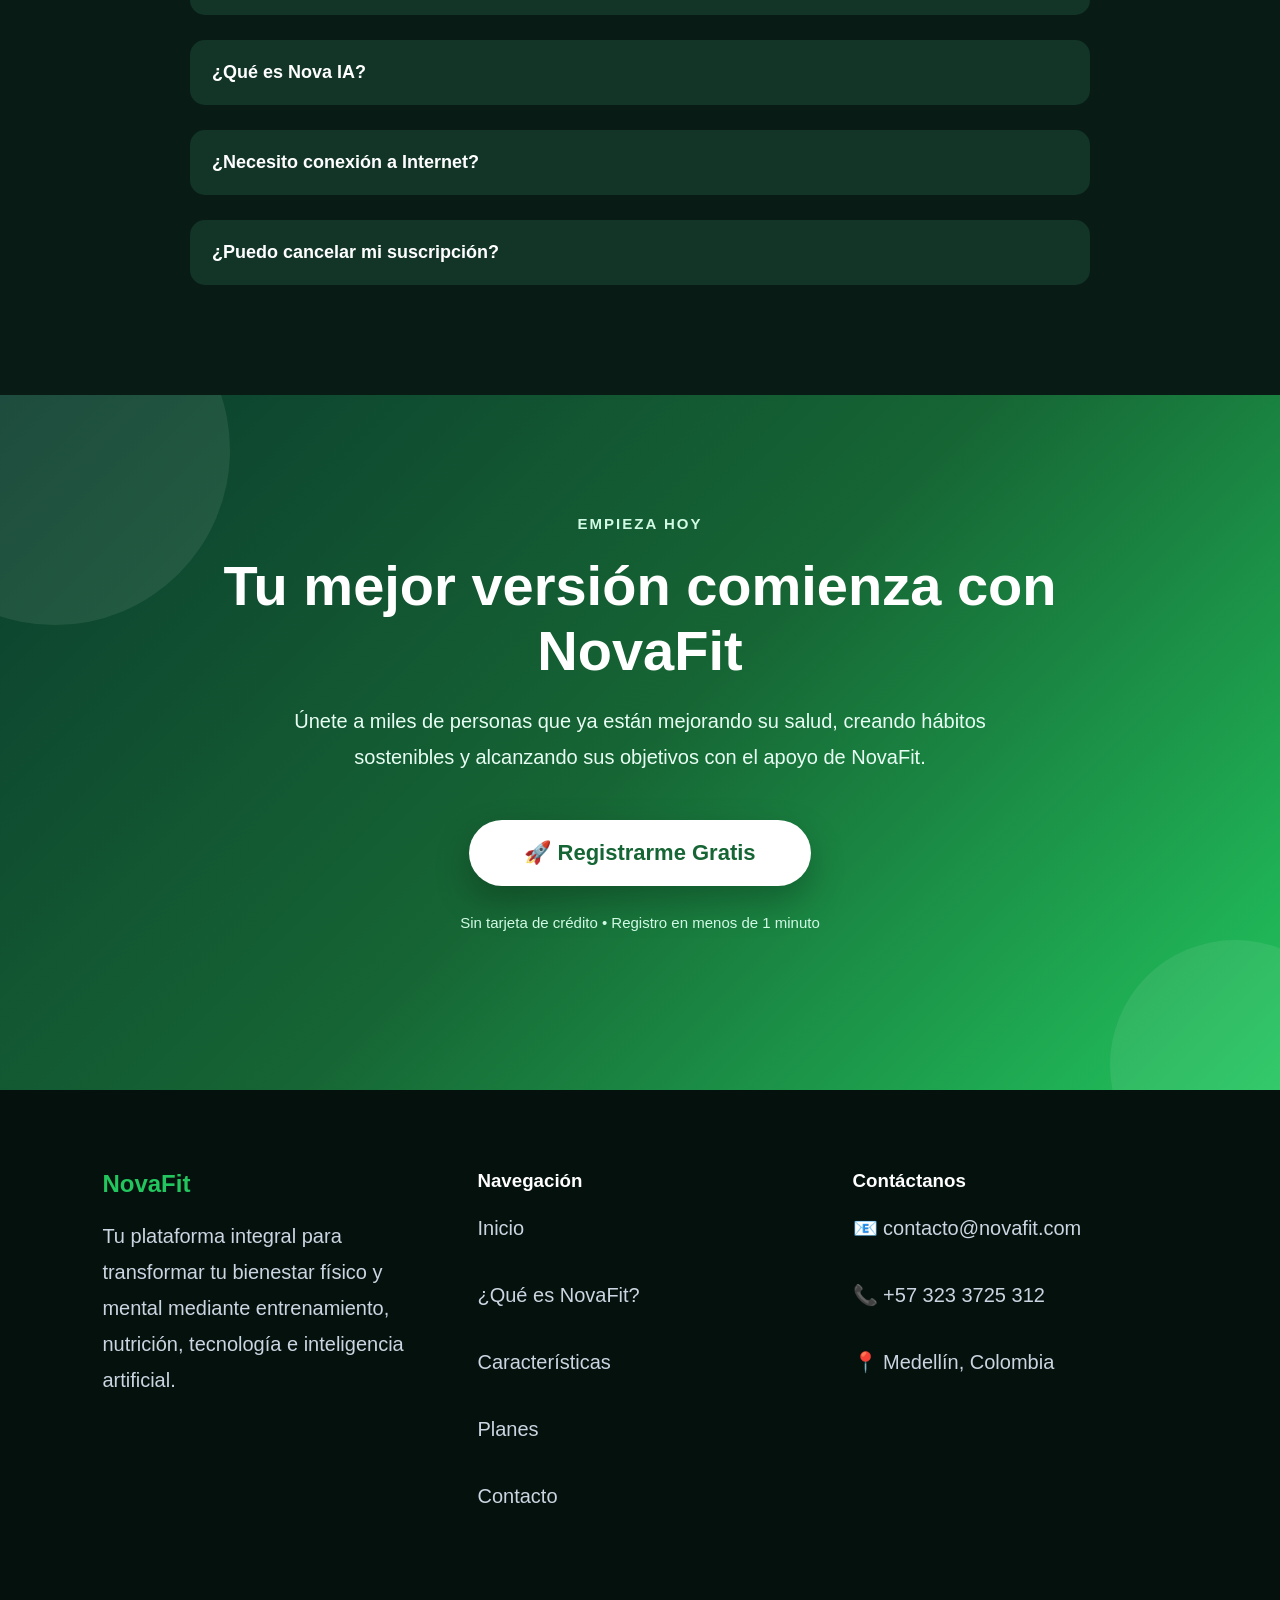
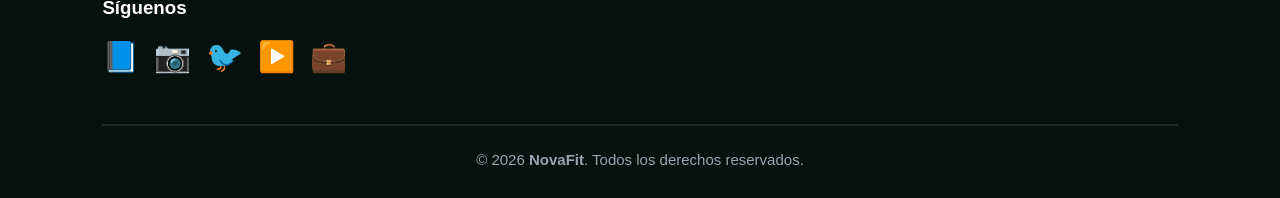
==== commit 46327173: "Se corrigio y agrego SupaBase" ====
--- a/nova-main/frontend/index.html
+++ b/nova-main/frontend/index.html
@@ -5,79 +5,7 @@
     <meta name="viewport" content="width=device-width, initial-scale=1.0">
     <title>NovaFit</title>
 
-    <style>
-        /* Reinicio */
-        *{
-            margin:0;
-            padding:0;
-            box-sizing:border-box;
-        }
-
-        body{
-            font-family:Arial, Helvetica, sans-serif;
-            background:#111;
-        }
-
-        /* HERO */
-        .hero{
-            min-height:100vh;
-            background:linear-gradient(135deg,#021b12,#0b3d2e,#166534,#22c55e);
-            display:flex;
-            justify-content:center;
-            align-items:center;
-            text-align:center;
-            color:white;
-            position:relative;
-            overflow:hidden;
-        }
-
-        /* Brillo */
-        .hero::before{
-            content:"";
-            position:absolute;
-            width:700px;
-            height:700px;
-            border-radius:50%;
-            background:rgba(34,197,94,.25);
-            filter:blur(120px);
-            top:-200px;
-            right:-200px;
-        }
-
-        .contenido{
-            position:relative;
-            z-index:2;
-            max-width:800px;
-            padding:20px;
-        }
-
-        h1{
-            font-size:60px;
-            margin-bottom:20px;
-        }
-
-        p{
-            font-size:20px;
-            line-height:1.6;
-            margin-bottom:35px;
-        }
-
-        .boton{
-            display:inline-block;
-            padding:16px 38px;
-            background:#22c55e;
-            color:white;
-            text-decoration:none;
-            border-radius:50px;
-            font-weight:bold;
-            transition:.3s;
-        }
-
-        .boton:hover{
-            background:#16a34a;
-            transform:translateY(-4px);
-        }
-    </style>
+    <link rel="stylesheet" href="../style/index.css">
 </head>
 
 <body>
@@ -94,7 +22,7 @@
                 con planes personalizados.
             </p>
 
-            <a href="#" class="boton">Comenzar</a>
+            <a href="registro.html" class="boton">Comenzar</a>
 
         </div>
 
@@ -177,7 +105,6 @@
 ========================================= -->
 
 <section style="background:#0f172a; padding:100px 8%; color:white;">
-}
     <div style="max-width:1300px; margin:auto; text-align:center;">
 
         <span style="color:#22c55e; font-size:15px; letter-spacing:2px; text-transform:uppercase; font-weight:bold;">
@@ -607,46 +534,6 @@
 
 </section>
 
-<style>
-.accordion{
-    background:#123528;
-    color:white;
-    cursor:pointer;
-    padding:22px;
-    width:100%;
-    border:none;
-    outline:none;
-    text-align:left;
-    font-size:18px;
-    font-weight:bold;
-    border-radius:15px;
-    margin-top:15px;
-    transition:.3s;
-}
-
-.accordion:hover{
-    background:#1c4f3b;
-}
-
-.accordion.active{
-    background:#22c55e;
-}
-
-.panel{
-    background:#16372b;
-    color:#dbe7df;
-    max-height:0;
-    overflow:hidden;
-    transition:max-height .4s ease;
-    border-radius:0 0 15px 15px;
-    margin-bottom:10px;
-}
-
-.panel p{
-    padding:20px;
-    line-height:1.7;
-}
-</style>
 
 <script>
 const accordion = document.querySelectorAll(".accordion");
@@ -693,7 +580,7 @@
             sostenibles y alcanzando sus objetivos con el apoyo de NovaFit.
         </p>
 
-        <a href="#registro"
+        <a href="registro.html"
            style="display:inline-block;
                   background:white;
                   color:#166534;
--- a/nova-main/style/index.css
+++ b/nova-main/style/index.css
@@ -0,0 +1,110 @@
+/* Reinicio */
+        *{
+            margin:0;
+            padding:0;
+            box-sizing:border-box;
+        }
+
+        body{
+            font-family:Arial, Helvetica, sans-serif;
+            background:#111;
+        }
+
+        /* HERO */
+        .hero{
+            min-height:100vh;
+            background:linear-gradient(135deg,#021b12,#0b3d2e,#166534,#22c55e);
+            display:flex;
+            justify-content:center;
+            align-items:center;
+            text-align:center;
+            color:white;
+            position:relative;
+            overflow:hidden;
+        }
+
+        /* Brillo */
+        .hero::before{
+            content:"";
+            position:absolute;
+            width:700px;
+            height:700px;
+            border-radius:50%;
+            background:rgba(34,197,94,.25);
+            filter:blur(120px);
+            top:-200px;
+            right:-200px;
+        }
+
+        .contenido{
+            position:relative;
+            z-index:2;
+            max-width:800px;
+            padding:20px;
+        }
+
+        h1{
+            font-size:60px;
+            margin-bottom:20px;
+        }
+
+        p{
+            font-size:20px;
+            line-height:1.6;
+            margin-bottom:35px;
+        }
+
+        .boton{
+            display:inline-block;
+            padding:16px 38px;
+            background:#22c55e;
+            color:white;
+            text-decoration:none;
+            border-radius:50px;
+            font-weight:bold;
+            transition:.3s;
+        }
+
+        .boton:hover{
+            background:#16a34a;
+            transform:translateY(-4px);
+        }
+
+.accordion{
+    background:#123528;
+    color:white;
+    cursor:pointer;
+    padding:22px;
+    width:100%;
+    border:none;
+    outline:none;
+    text-align:left;
+    font-size:18px;
+    font-weight:bold;
+    border-radius:15px;
+    margin-top:15px;
+    transition:.3s;
+}
+
+.accordion:hover{
+    background:#1c4f3b;
+}
+
+.accordion.active{
+    background:#22c55e;
+}
+
+.panel{
+    background:#16372b;
+    color:#dbe7df;
+    max-height:0;
+    overflow:hidden;
+    transition:max-height .4s ease;
+    border-radius:0 0 15px 15px;
+    margin-bottom:10px;
+}
+
+.panel p{
+    padding:20px;
+    line-height:1.7;
+}
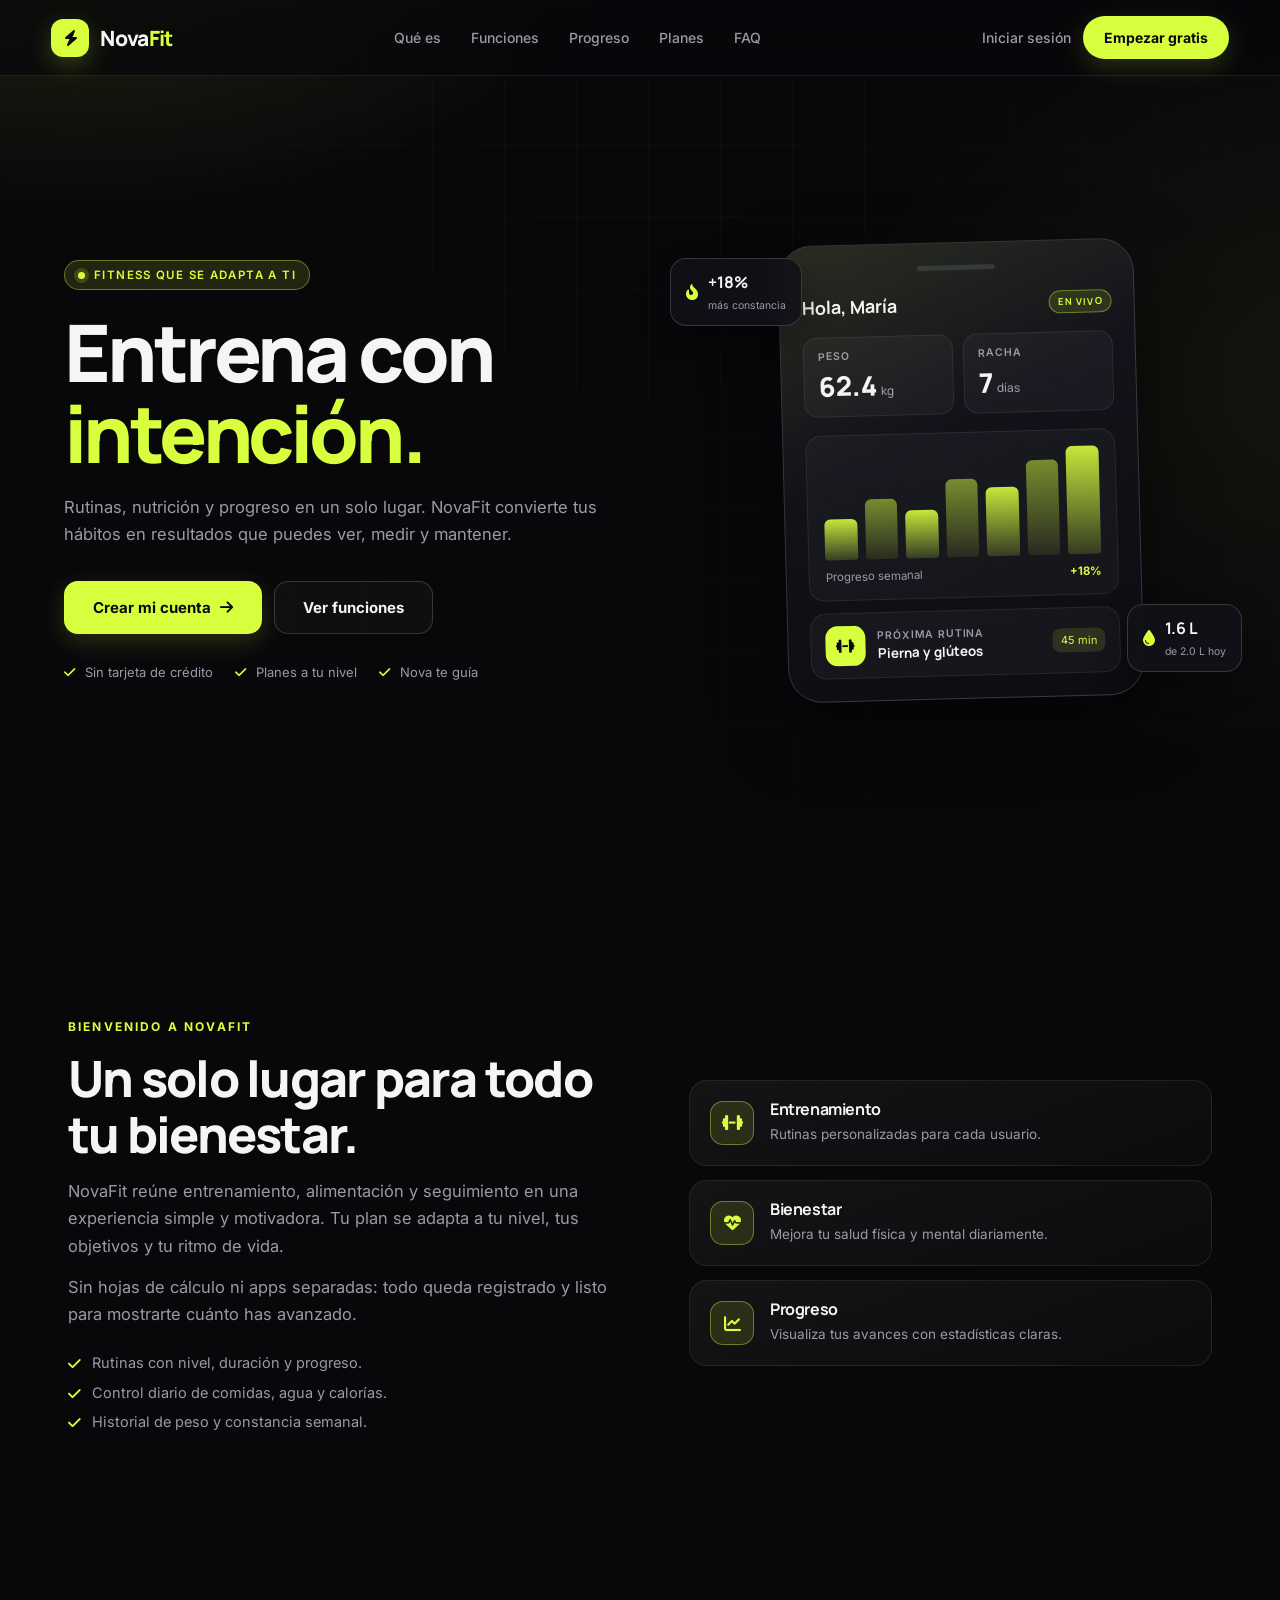
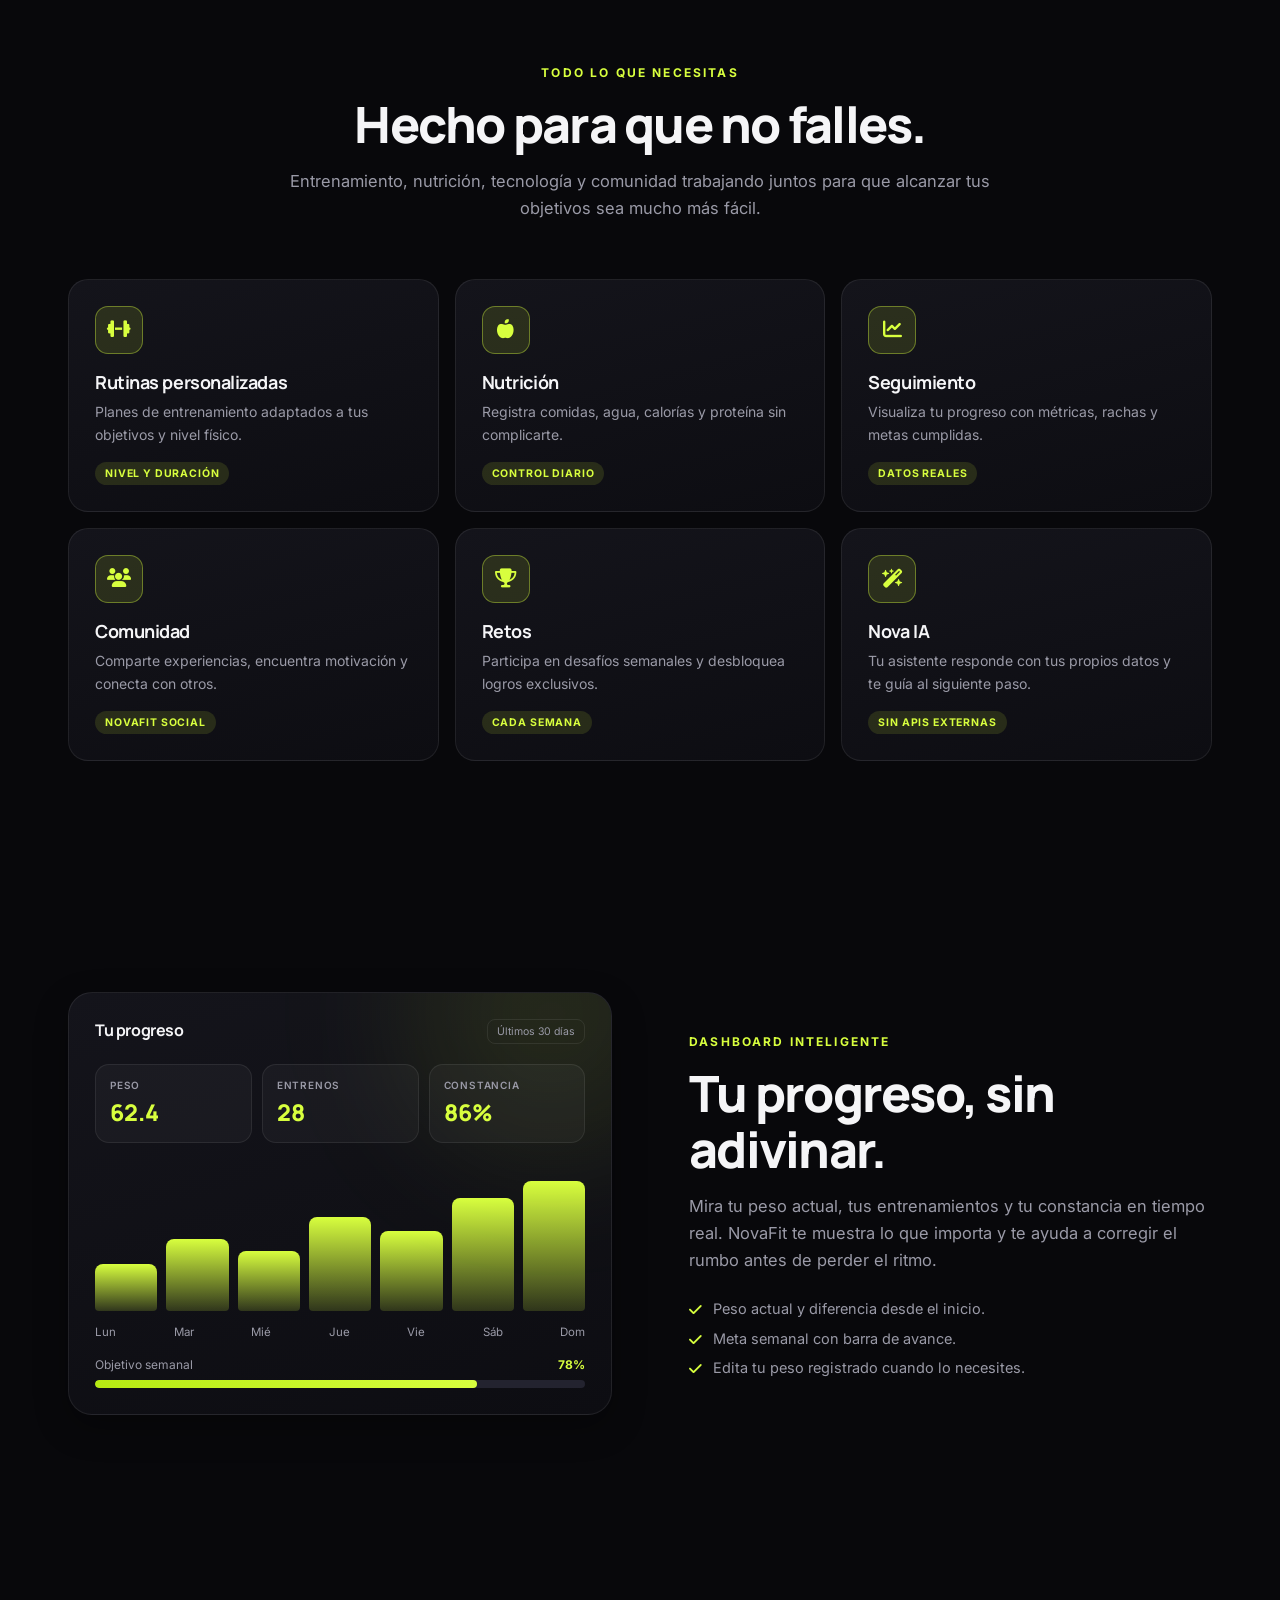
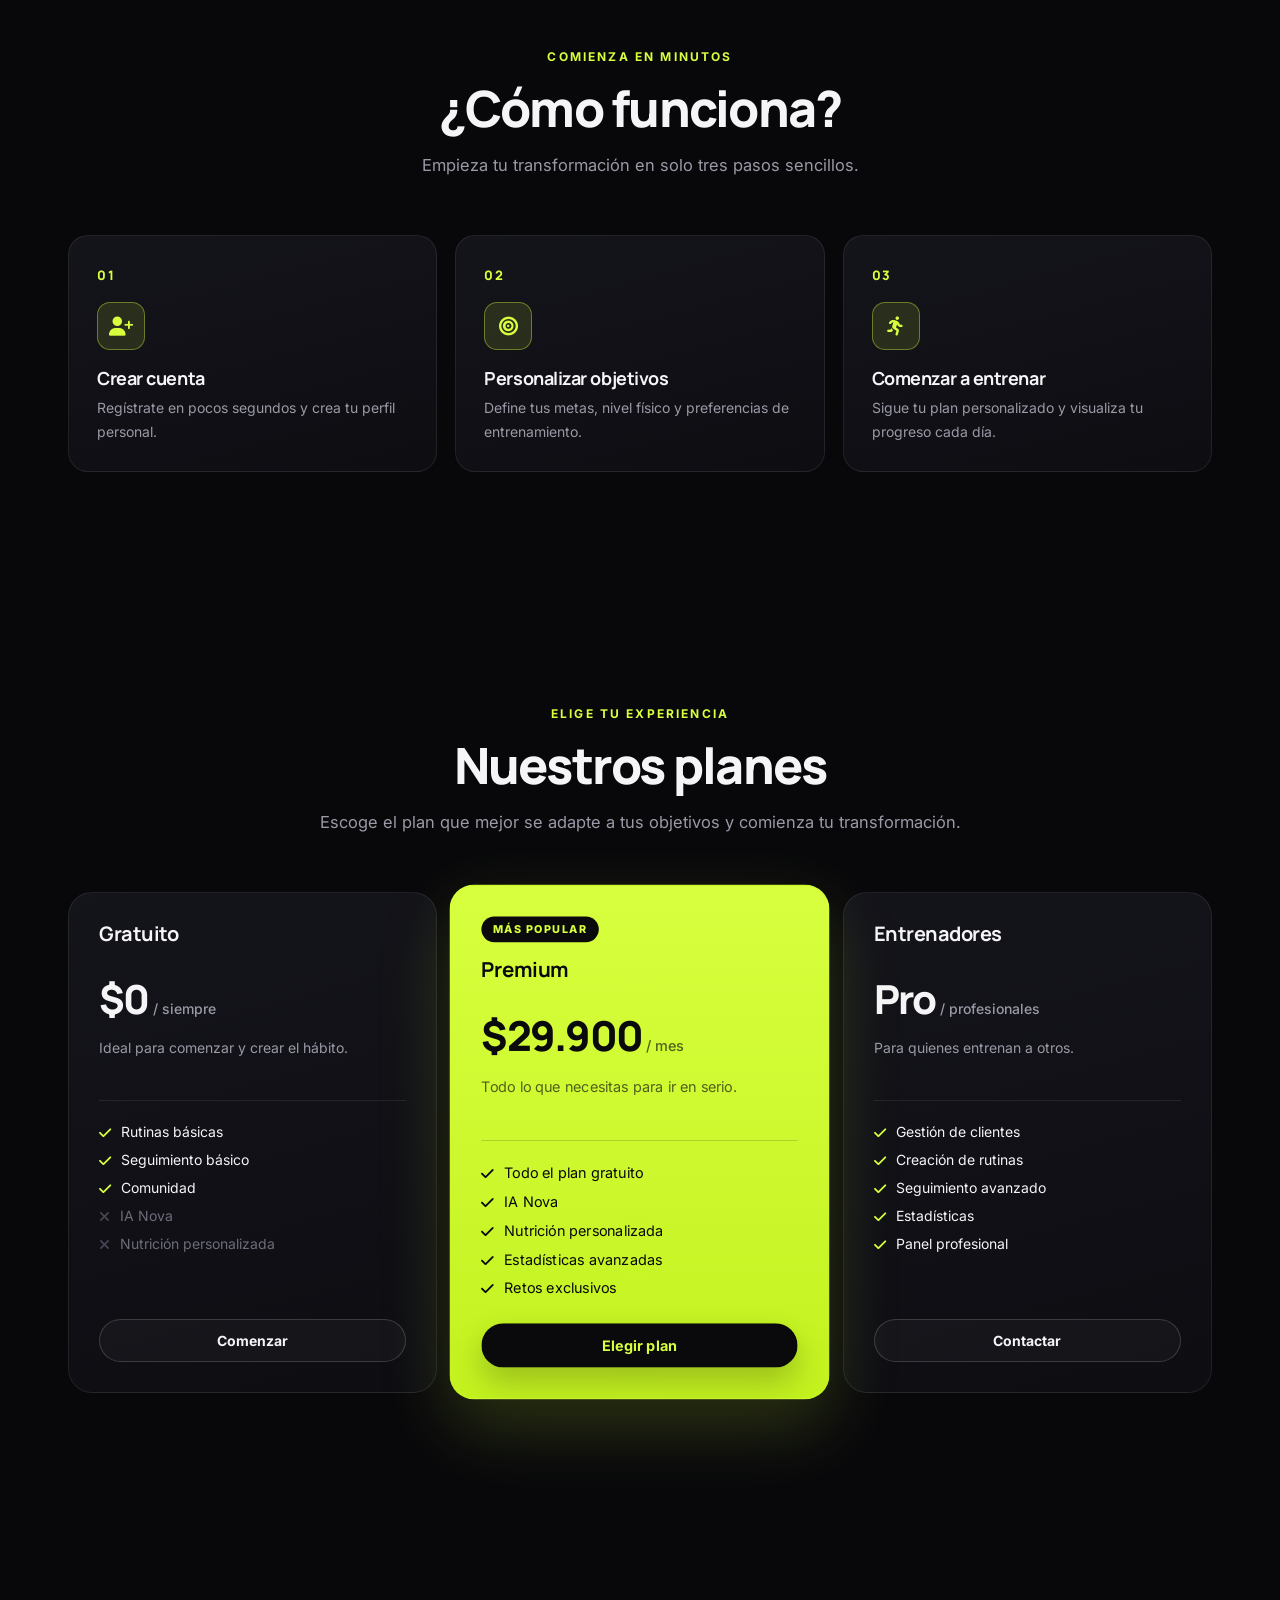
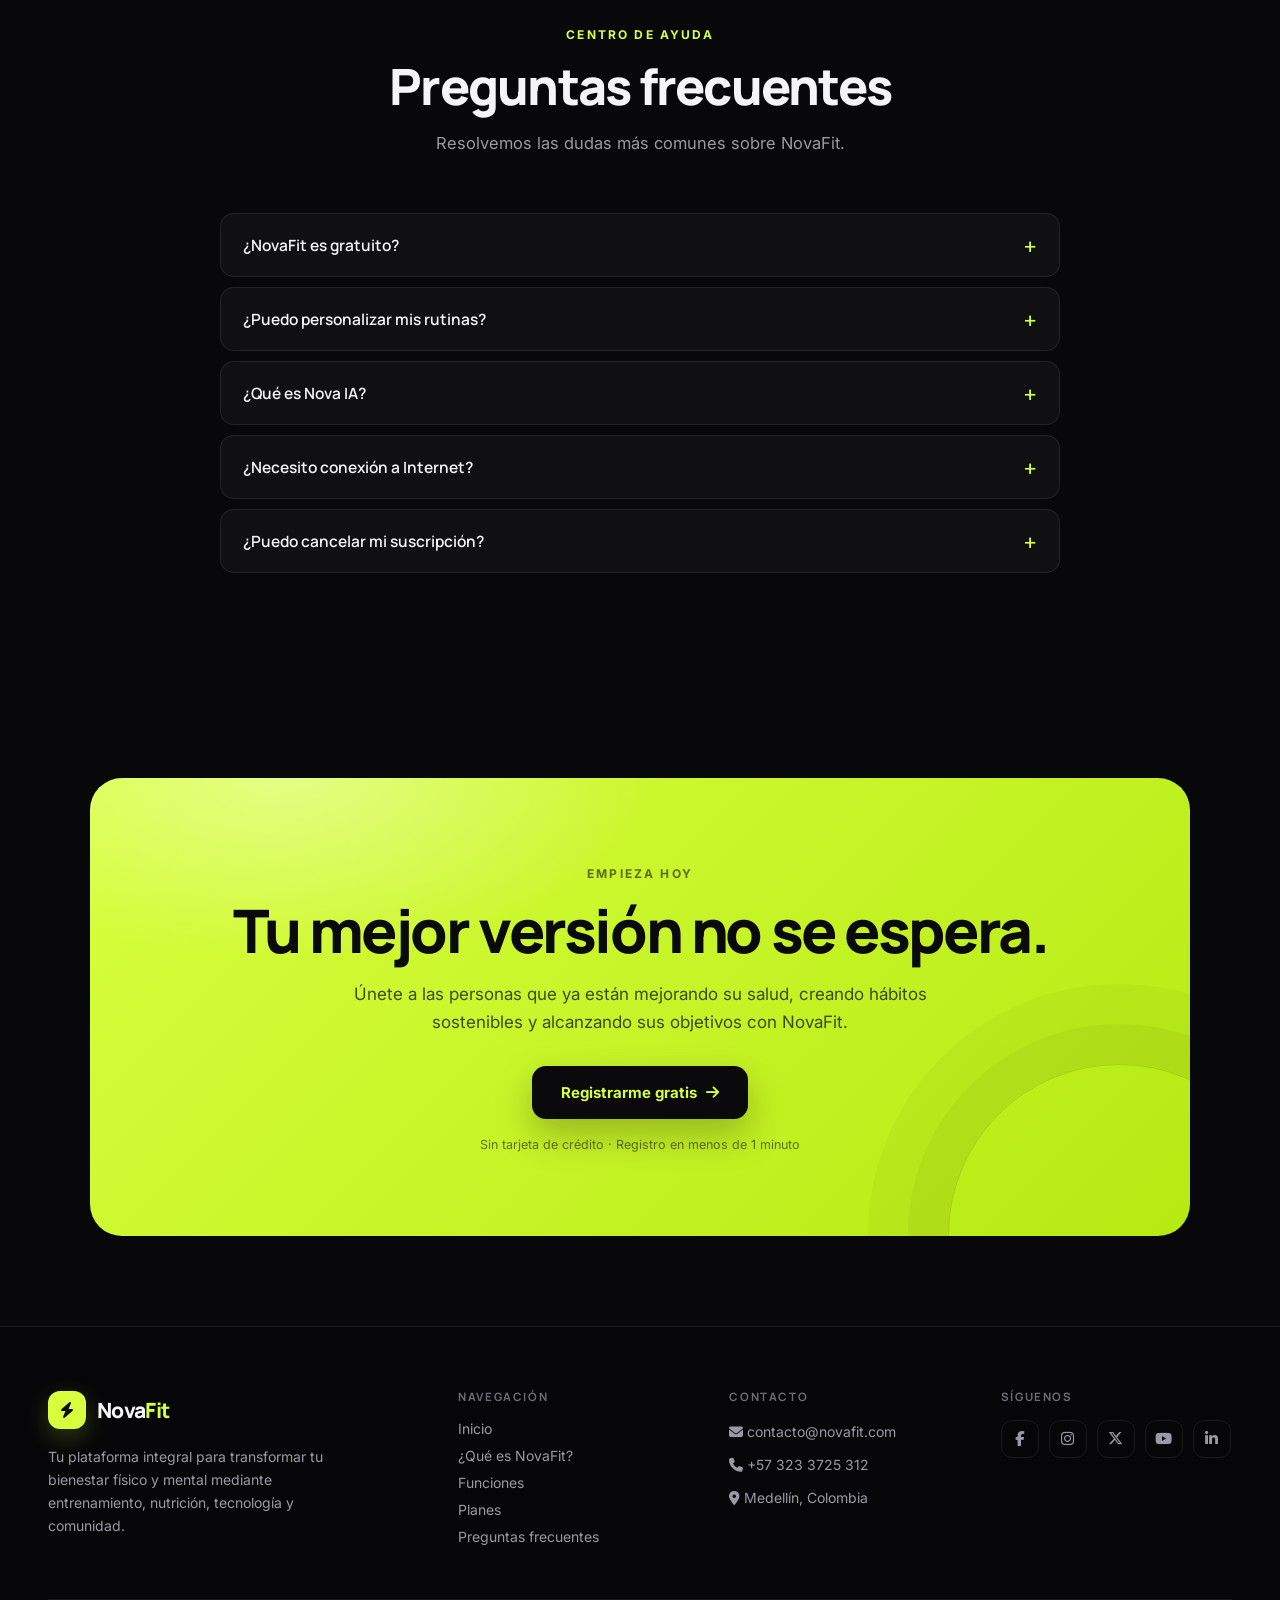
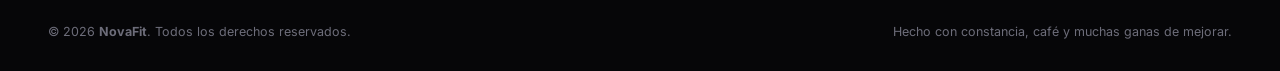
==== commit f8b47380: "Rediseno visual: tema oscuro premium con acento lima" ====
--- a/nova-main/frontend/index.html
+++ b/nova-main/frontend/index.html
@@ -1,696 +1,503 @@
 <!DOCTYPE html>
 <html lang="es">
+
 <head>
     <meta charset="UTF-8">
     <meta name="viewport" content="width=device-width, initial-scale=1.0">
-    <title>NovaFit</title>
-
+    <meta name="description" content="NovaFit: rutinas personalizadas, nutrición y seguimiento de progreso en una sola plataforma.">
+    <title>NovaFit · Entrena con intención</title>
+
+    <link rel="stylesheet" href="https://cdnjs.cloudflare.com/ajax/libs/font-awesome/6.6.0/css/all.min.css">
+    <link rel="stylesheet" href="../style/theme.css">
     <link rel="stylesheet" href="../style/index.css">
 </head>
 
 <body>
 
-    <section class="hero">
-
-        <div class="contenido">
-
-            <h1>NovaFit</h1>
-
-            <p>
-                Tu plataforma para transformar tu cuerpo y tu mente.
-                Entrena, mejora tus hábitos y alcanza tus objetivos
-                con planes personalizados.
-            </p>
-
-            <a href="registro.html" class="boton">Comenzar</a>
-
+    <header class="site-header">
+        <a class="brand" href="index.html" aria-label="NovaFit, inicio">
+            <span class="brand-mark"><i class="fa-solid fa-bolt"></i></span>
+            <span class="brand-name">Nova<span>Fit</span></span>
+        </a>
+
+        <nav class="site-nav" aria-label="Navegación principal">
+            <a href="#que-es">Qué es</a>
+            <a href="#funciones">Funciones</a>
+            <a href="#progreso">Progreso</a>
+            <a href="#planes">Planes</a>
+            <a href="#faq">FAQ</a>
+        </nav>
+
+        <div class="site-actions">
+            <a class="link-login" href="inicio.html">Iniciar sesión</a>
+            <a class="btn-lime" href="registro.html">Empezar gratis</a>
         </div>
-
-    </section>
-<!-- =========================
-     ¿QUÉ ES NOVAFIT?
-========================== -->
-
-<section style="background:#081c15; color:white; padding:100px 8%;">
-
-    <div style="max-width:1300px; margin:auto; display:flex; align-items:center; justify-content:space-between; gap:80px; flex-wrap:wrap;">
-
-        <!-- Texto -->
-        <div style="flex:1; min-width:350px;">
-
-            <span style="color:#22c55e; font-size:15px; text-transform:uppercase; letter-spacing:2px; font-weight:bold;">
-                Bienvenido a NovaFit
-            </span>
-
-            <h2 style="font-size:48px; margin:20px 0;">
-                ¿Qué es NovaFit?
-            </h2>
-
-            <p style="font-size:18px; line-height:1.8; color:#d8d8d8;">
-                NovaFit es una plataforma inteligente enfocada en el bienestar
-                físico y mental. Diseñada para ayudarte a crear hábitos
-                saludables mediante entrenamiento personalizado, seguimiento
-                del progreso y recomendaciones adaptadas a tus objetivos.
-            </p>
-
-            <p style="font-size:18px; line-height:1.8; color:#d8d8d8;">
-                Todo lo que necesitas para mejorar tu calidad de vida se
-                encuentra en un solo lugar, con una experiencia moderna,
-                intuitiva y motivadora.
-            </p>
-
-            <!-- Tarjetas -->
-            <div style="display:flex; gap:20px; margin-top:40px; flex-wrap:wrap;">
-
-                <div style="background:#14532d; border-radius:20px; padding:25px; width:180px; text-align:center;">
-                    <div style="font-size:40px;">🏋️</div>
-                    <h3>Entrenamiento</h3>
-                    <p style="color:#d8d8d8; font-size:15px;">
-                        Rutinas personalizadas para cada usuario.
-                    </p>
-                </div>
-
-                <div style="background:#14532d; border-radius:20px; padding:25px; width:180px; text-align:center;">
-                    <div style="font-size:40px;">❤️</div>
-                    <h3>Bienestar</h3>
-                    <p style="color:#d8d8d8; font-size:15px;">
-                        Mejora tu salud física y mental diariamente.
-                    </p>
-                </div>
-
-                <div style="background:#14532d; border-radius:20px; padding:25px; width:180px; text-align:center;">
-                    <div style="font-size:40px;">📈</div>
-                    <h3>Progreso</h3>
-                    <p style="color:#d8d8d8; font-size:15px;">
-                        Visualiza tus avances con estadísticas.
-                    </p>
-                </div>
-
-            </div>
-
+    </header>
+
+    <main>
+
+        <!-- ========================= HERO ========================= -->
+        <section class="hero" id="inicio">
+            <div class="hero-grid" aria-hidden="true"></div>
+
+            <div class="hero-copy">
+                <span class="pill"><span class="dot"></span> Fitness que se adapta a ti</span>
+
+                <h1>Entrena con<br><span class="accent">intención.</span></h1>
+
+                <p class="lead">
+                    Rutinas, nutrición y progreso en un solo lugar. NovaFit convierte
+                    tus hábitos en resultados que puedes ver, medir y mantener.
+                </p>
+
+                <div class="hero-actions">
+                    <a class="btn-lime lg" href="registro.html">
+                        Crear mi cuenta <i class="fa-solid fa-arrow-right"></i>
+                    </a>
+                    <a class="btn-ghost lg" href="#funciones">Ver funciones</a>
+                </div>
+
+                <ul class="hero-points">
+                    <li><i class="fa-solid fa-check"></i> Sin tarjeta de crédito</li>
+                    <li><i class="fa-solid fa-check"></i> Planes a tu nivel</li>
+                    <li><i class="fa-solid fa-check"></i> Nova te guía</li>
+                </ul>
+            </div>
+
+            <div class="hero-visual" aria-hidden="true">
+                <div class="phone">
+                    <div class="phone-bar"></div>
+
+                    <div class="phone-head">
+                        <span>Hola, María</span>
+                        <span class="live">En vivo</span>
+                    </div>
+
+                    <div class="mini-metrics">
+                        <div class="mini">
+                            <small>Peso</small>
+                            <strong>62.4<em>kg</em></strong>
+                        </div>
+                        <div class="mini">
+                            <small>Racha</small>
+                            <strong>7<em>días</em></strong>
+                        </div>
+                    </div>
+
+                    <div class="mini-chart">
+                        <div class="bars">
+                            <i style="--h:38%"></i>
+                            <i style="--h:56%"></i>
+                            <i style="--h:44%"></i>
+                            <i style="--h:72%"></i>
+                            <i style="--h:64%"></i>
+                            <i style="--h:88%"></i>
+                            <i style="--h:100%"></i>
+                        </div>
+                        <div class="chart-label">
+                            <span>Progreso semanal</span>
+                            <span class="up">+18%</span>
+                        </div>
+                    </div>
+
+                    <div class="mini-next">
+                        <div class="next-icon"><i class="fa-solid fa-dumbbell"></i></div>
+                        <div>
+                            <small>Próxima rutina</small>
+                            <strong>Pierna y glúteos</strong>
+                        </div>
+                        <span class="next-time">45 min</span>
+                    </div>
+                </div>
+
+                <div class="float-card float-a">
+                    <i class="fa-solid fa-fire-flame-curved"></i>
+                    <div><strong>+18%</strong><small>más constancia</small></div>
+                </div>
+
+                <div class="float-card float-b">
+                    <i class="fa-solid fa-droplet"></i>
+                    <div><strong>1.6 L</strong><small>de 2.0 L hoy</small></div>
+                </div>
+            </div>
+        </section>
+
+        <!-- ========================= QUÉ ES ========================= -->
+        <section class="section split" id="que-es">
+            <div class="section-copy">
+                <span class="eyebrow">Bienvenido a NovaFit</span>
+                <h2>Un solo lugar para todo tu bienestar.</h2>
+                <p>
+                    NovaFit reúne entrenamiento, alimentación y seguimiento en una
+                    experiencia simple y motivadora. Tu plan se adapta a tu nivel,
+                    tus objetivos y tu ritmo de vida.
+                </p>
+                <p style="margin-top:14px">
+                    Sin hojas de cálculo ni apps separadas: todo queda registrado y
+                    listo para mostrarte cuánto has avanzado.
+                </p>
+
+                <ul class="check-list">
+                    <li><i class="fa-solid fa-check"></i> Rutinas con nivel, duración y progreso.</li>
+                    <li><i class="fa-solid fa-check"></i> Control diario de comidas, agua y calorías.</li>
+                    <li><i class="fa-solid fa-check"></i> Historial de peso y constancia semanal.</li>
+                </ul>
+            </div>
+
+            <div class="mini-card-grid">
+                <article class="mini-card">
+                    <span class="icon-tile"><i class="fa-solid fa-dumbbell"></i></span>
+                    <div>
+                        <h3>Entrenamiento</h3>
+                        <p>Rutinas personalizadas para cada usuario.</p>
+                    </div>
+                </article>
+                <article class="mini-card">
+                    <span class="icon-tile"><i class="fa-solid fa-heart-pulse"></i></span>
+                    <div>
+                        <h3>Bienestar</h3>
+                        <p>Mejora tu salud física y mental diariamente.</p>
+                    </div>
+                </article>
+                <article class="mini-card">
+                    <span class="icon-tile"><i class="fa-solid fa-chart-line"></i></span>
+                    <div>
+                        <h3>Progreso</h3>
+                        <p>Visualiza tus avances con estadísticas claras.</p>
+                    </div>
+                </article>
+            </div>
+        </section>
+
+        <!-- ========================= FUNCIONES ========================= -->
+        <section class="section" id="funciones">
+            <div class="section-head center">
+                <span class="eyebrow">Todo lo que necesitas</span>
+                <h2>Hecho para que no falles.</h2>
+                <p>
+                    Entrenamiento, nutrición, tecnología y comunidad trabajando juntos
+                    para que alcanzar tus objetivos sea mucho más fácil.
+                </p>
+            </div>
+
+            <div class="features-grid">
+                <article class="feature">
+                    <span class="icon-tile"><i class="fa-solid fa-dumbbell"></i></span>
+                    <h3>Rutinas personalizadas</h3>
+                    <p>Planes de entrenamiento adaptados a tus objetivos y nivel físico.</p>
+                    <span class="feature-tag">Nivel y duración</span>
+                </article>
+
+                <article class="feature">
+                    <span class="icon-tile"><i class="fa-solid fa-apple-whole"></i></span>
+                    <h3>Nutrición</h3>
+                    <p>Registra comidas, agua, calorías y proteína sin complicarte.</p>
+                    <span class="feature-tag">Control diario</span>
+                </article>
+
+                <article class="feature">
+                    <span class="icon-tile"><i class="fa-solid fa-chart-line"></i></span>
+                    <h3>Seguimiento</h3>
+                    <p>Visualiza tu progreso con métricas, rachas y metas cumplidas.</p>
+                    <span class="feature-tag">Datos reales</span>
+                </article>
+
+                <article class="feature">
+                    <span class="icon-tile"><i class="fa-solid fa-users"></i></span>
+                    <h3>Comunidad</h3>
+                    <p>Comparte experiencias, encuentra motivación y conecta con otros.</p>
+                    <span class="feature-tag">NovaFit Social</span>
+                </article>
+
+                <article class="feature">
+                    <span class="icon-tile"><i class="fa-solid fa-trophy"></i></span>
+                    <h3>Retos</h3>
+                    <p>Participa en desafíos semanales y desbloquea logros exclusivos.</p>
+                    <span class="feature-tag">Cada semana</span>
+                </article>
+
+                <article class="feature">
+                    <span class="icon-tile"><i class="fa-solid fa-wand-magic-sparkles"></i></span>
+                    <h3>Nova IA</h3>
+                    <p>Tu asistente responde con tus propios datos y te guía al siguiente paso.</p>
+                    <span class="feature-tag">Sin APIs externas</span>
+                </article>
+            </div>
+        </section>
+
+        <!-- ========================= PROGRESO ========================= -->
+        <section class="section split" id="progreso">
+            <div class="panel-demo" aria-hidden="true">
+                <div class="demo-top">
+                    <h3>Tu progreso</h3>
+                    <span class="demo-chip">Últimos 30 días</span>
+                </div>
+
+                <div class="demo-kpis">
+                    <div class="demo-kpi">
+                        <small>Peso</small>
+                        <strong>62.4</strong>
+                    </div>
+                    <div class="demo-kpi">
+                        <small>Entrenos</small>
+                        <strong>28</strong>
+                    </div>
+                    <div class="demo-kpi">
+                        <small>Constancia</small>
+                        <strong>86%</strong>
+                    </div>
+                </div>
+
+                <div class="demo-bars">
+                    <i style="--h:34%"></i>
+                    <i style="--h:52%"></i>
+                    <i style="--h:43%"></i>
+                    <i style="--h:68%"></i>
+                    <i style="--h:58%"></i>
+                    <i style="--h:82%"></i>
+                    <i style="--h:94%"></i>
+                </div>
+
+                <div class="demo-legend">
+                    <span>Lun</span><span>Mar</span><span>Mié</span><span>Jue</span>
+                    <span>Vie</span><span>Sáb</span><span>Dom</span>
+                </div>
+
+                <div class="demo-goal">
+                    <span>Objetivo semanal</span>
+                    <span class="up">78%</span>
+                </div>
+                <div class="demo-track"><i></i></div>
+            </div>
+
+            <div class="section-copy">
+                <span class="eyebrow">Dashboard inteligente</span>
+                <h2>Tu progreso, sin adivinar.</h2>
+                <p>
+                    Mira tu peso actual, tus entrenamientos y tu constancia en tiempo
+                    real. NovaFit te muestra lo que importa y te ayuda a corregir el
+                    rumbo antes de perder el ritmo.
+                </p>
+
+                <ul class="check-list">
+                    <li><i class="fa-solid fa-check"></i> Peso actual y diferencia desde el inicio.</li>
+                    <li><i class="fa-solid fa-check"></i> Meta semanal con barra de avance.</li>
+                    <li><i class="fa-solid fa-check"></i> Edita tu peso registrado cuando lo necesites.</li>
+                </ul>
+            </div>
+        </section>
+
+        <!-- ========================= CÓMO FUNCIONA ========================= -->
+        <section class="section" id="como">
+            <div class="section-head center">
+                <span class="eyebrow">Comienza en minutos</span>
+                <h2>¿Cómo funciona?</h2>
+                <p>Empieza tu transformación en solo tres pasos sencillos.</p>
+            </div>
+
+            <div class="steps">
+                <article class="step">
+                    <span class="step-num">01</span>
+                    <span class="icon-tile"><i class="fa-solid fa-user-plus"></i></span>
+                    <h3>Crear cuenta</h3>
+                    <p>Regístrate en pocos segundos y crea tu perfil personal.</p>
+                </article>
+
+                <article class="step">
+                    <span class="step-num">02</span>
+                    <span class="icon-tile"><i class="fa-solid fa-bullseye"></i></span>
+                    <h3>Personalizar objetivos</h3>
+                    <p>Define tus metas, nivel físico y preferencias de entrenamiento.</p>
+                </article>
+
+                <article class="step">
+                    <span class="step-num">03</span>
+                    <span class="icon-tile"><i class="fa-solid fa-person-running"></i></span>
+                    <h3>Comenzar a entrenar</h3>
+                    <p>Sigue tu plan personalizado y visualiza tu progreso cada día.</p>
+                </article>
+            </div>
+        </section>
+
+        <!-- ========================= PLANES ========================= -->
+        <section class="section" id="planes">
+            <div class="section-head center">
+                <span class="eyebrow">Elige tu experiencia</span>
+                <h2>Nuestros planes</h2>
+                <p>Escoge el plan que mejor se adapte a tus objetivos y comienza tu transformación.</p>
+            </div>
+
+            <div class="plans">
+                <article class="plan">
+                    <h3>Gratuito</h3>
+                    <p class="price">$0<span>/ siempre</span></p>
+                    <p class="plan-desc">Ideal para comenzar y crear el hábito.</p>
+
+                    <ul>
+                        <li><i class="fa-solid fa-check"></i> Rutinas básicas</li>
+                        <li><i class="fa-solid fa-check"></i> Seguimiento básico</li>
+                        <li><i class="fa-solid fa-check"></i> Comunidad</li>
+                        <li class="off"><i class="fa-solid fa-xmark"></i> IA Nova</li>
+                        <li class="off"><i class="fa-solid fa-xmark"></i> Nutrición personalizada</li>
+                    </ul>
+
+                    <a class="btn-ghost" href="registro.html">Comenzar</a>
+                </article>
+
+                <article class="plan featured">
+                    <span class="popular">Más popular</span>
+                    <h3>Premium</h3>
+                    <p class="price">$29.900<span>/ mes</span></p>
+                    <p class="plan-desc">Todo lo que necesitas para ir en serio.</p>
+
+                    <ul>
+                        <li><i class="fa-solid fa-check"></i> Todo el plan gratuito</li>
+                        <li><i class="fa-solid fa-check"></i> IA Nova</li>
+                        <li><i class="fa-solid fa-check"></i> Nutrición personalizada</li>
+                        <li><i class="fa-solid fa-check"></i> Estadísticas avanzadas</li>
+                        <li><i class="fa-solid fa-check"></i> Retos exclusivos</li>
+                    </ul>
+
+                    <a class="btn-lime" href="registro.html">Elegir plan</a>
+                </article>
+
+                <article class="plan">
+                    <h3>Entrenadores</h3>
+                    <p class="price">Pro<span>/ profesionales</span></p>
+                    <p class="plan-desc">Para quienes entrenan a otros.</p>
+
+                    <ul>
+                        <li><i class="fa-solid fa-check"></i> Gestión de clientes</li>
+                        <li><i class="fa-solid fa-check"></i> Creación de rutinas</li>
+                        <li><i class="fa-solid fa-check"></i> Seguimiento avanzado</li>
+                        <li><i class="fa-solid fa-check"></i> Estadísticas</li>
+                        <li><i class="fa-solid fa-check"></i> Panel profesional</li>
+                    </ul>
+
+                    <a class="btn-ghost" href="registro.html">Contactar</a>
+                </article>
+            </div>
+        </section>
+
+        <!-- ========================= FAQ ========================= -->
+        <section class="section" id="faq">
+            <div class="section-head center">
+                <span class="eyebrow">Centro de ayuda</span>
+                <h2>Preguntas frecuentes</h2>
+                <p>Resolvemos las dudas más comunes sobre NovaFit.</p>
+            </div>
+
+            <div class="faq">
+                <button class="accordion" type="button">¿NovaFit es gratuito?</button>
+                <div class="panel">
+                    <p>Sí. Puedes utilizar el plan gratuito con funciones esenciales o acceder al plan Premium para desbloquear todas las herramientas.</p>
+                </div>
+
+                <button class="accordion" type="button">¿Puedo personalizar mis rutinas?</button>
+                <div class="panel">
+                    <p>Sí. NovaFit adapta los entrenamientos según tus objetivos, nivel físico y progreso.</p>
+                </div>
+
+                <button class="accordion" type="button">¿Qué es Nova IA?</button>
+                <div class="panel">
+                    <p>Nova es el asistente de NovaFit. Responde con reglas y con tus propios datos: próxima rutina, racha, agua, calorías y peso. No usa servicios externos ni envía tu información a terceros.</p>
+                </div>
+
+                <button class="accordion" type="button">¿Necesito conexión a Internet?</button>
+                <div class="panel">
+                    <p>Para sincronizar tu progreso sí, aunque algunas funciones podrán utilizarse sin conexión.</p>
+                </div>
+
+                <button class="accordion" type="button">¿Puedo cancelar mi suscripción?</button>
+                <div class="panel">
+                    <p>Sí. Puedes cancelar tu plan Premium en cualquier momento desde tu perfil.</p>
+                </div>
+            </div>
+        </section>
+
+        <!-- ========================= CTA ========================= -->
+        <section class="cta-band">
+            <div class="cta-inner">
+                <span class="eyebrow">Empieza hoy</span>
+                <h2>Tu mejor versión no se espera.</h2>
+                <p>
+                    Únete a las personas que ya están mejorando su salud, creando hábitos
+                    sostenibles y alcanzando sus objetivos con NovaFit.
+                </p>
+                <a class="btn-lime lg" href="registro.html">
+                    Registrarme gratis <i class="fa-solid fa-arrow-right"></i>
+                </a>
+                <small>Sin tarjeta de crédito · Registro en menos de 1 minuto</small>
+            </div>
+        </section>
+
+    </main>
+
+    <!-- ========================= FOOTER ========================= -->
+    <footer class="site-footer">
+        <div class="footer-inner">
+            <div class="footer-brand">
+                <a class="brand" href="index.html">
+                    <span class="brand-mark"><i class="fa-solid fa-bolt"></i></span>
+                    <span class="brand-name">Nova<span>Fit</span></span>
+                </a>
+                <p>
+                    Tu plataforma integral para transformar tu bienestar físico y mental
+                    mediante entrenamiento, nutrición, tecnología y comunidad.
+                </p>
+            </div>
+
+            <div class="footer-col">
+                <h4>Navegación</h4>
+                <a href="#inicio">Inicio</a>
+                <a href="#que-es">¿Qué es NovaFit?</a>
+                <a href="#funciones">Funciones</a>
+                <a href="#planes">Planes</a>
+                <a href="#faq">Preguntas frecuentes</a>
+            </div>
+
+            <div class="footer-col">
+                <h4>Contacto</h4>
+                <p><i class="fa-solid fa-envelope"></i> contacto@novafit.com</p>
+                <p><i class="fa-solid fa-phone"></i> +57 323 3725 312</p>
+                <p><i class="fa-solid fa-location-dot"></i> Medellín, Colombia</p>
+            </div>
+
+            <div class="footer-col">
+                <h4>Síguenos</h4>
+                <div class="footer-social">
+                    <a href="#" aria-label="Facebook"><i class="fa-brands fa-facebook-f"></i></a>
+                    <a href="#" aria-label="Instagram"><i class="fa-brands fa-instagram"></i></a>
+                    <a href="#" aria-label="X"><i class="fa-brands fa-x-twitter"></i></a>
+                    <a href="#" aria-label="YouTube"><i class="fa-brands fa-youtube"></i></a>
+                    <a href="#" aria-label="LinkedIn"><i class="fa-brands fa-linkedin-in"></i></a>
+                </div>
+            </div>
         </div>
 
-        <!-- Imagen -->
-        <div style="flex:1; min-width:320px; text-align:center;">
-
-            
-
+        <div class="footer-bottom">
+            <span>© 2026 <strong>NovaFit</strong>. Todos los derechos reservados.</span>
+            <span>Hecho con constancia, café y muchas ganas de mejorar.</span>
         </div>
-
-    </div>
-
-</section>
-<!-- =========================================
-     CARACTERÍSTICAS PRINCIPALES
-========================================= -->
-
-<section style="background:#0f172a; padding:100px 8%; color:white;">
-    <div style="max-width:1300px; margin:auto; text-align:center;">
-
-        <span style="color:#22c55e; font-size:15px; letter-spacing:2px; text-transform:uppercase; font-weight:bold;">
-            Todo lo que necesitas
-        </span>
-
-        <h2 style="font-size:48px; margin:20px 0;">
-            Características principales
-        </h2>
-
-        <p style="font-size:18px; color:#cbd5e1; max-width:700px; margin:0 auto 60px;">
-            NovaFit reúne entrenamiento, nutrición, inteligencia artificial y una comunidad activa
-            para ayudarte a alcanzar tus objetivos de forma inteligente.
-        </p>
-
-        <!-- TARJETAS -->
-
-        <div style="display:grid; grid-template-columns:repeat(auto-fit,minmax(280px,1fr)); gap:30px;">
-
-            <!-- Tarjeta 1 -->
-            <div style="background:#1e293b; border-radius:25px; padding:35px; transition:0.4s; cursor:pointer; border:1px solid rgba(255,255,255,.08);">
-                <div style="font-size:50px;">🏋️</div>
-                <h3 style="margin:20px 0;">Rutinas personalizadas</h3>
-                <p style="color:#cbd5e1;">
-                    Planes de entrenamiento adaptados a tus objetivos y nivel físico.
-                </p>
-            </div>
-
-            <!-- Tarjeta 2 -->
-            <div style="background:#1e293b; border-radius:25px; padding:35px; transition:0.4s; cursor:pointer; border:1px solid rgba(255,255,255,.08);">
-                <div style="font-size:50px;">🥗</div>
-                <h3 style="margin:20px 0;">Nutrición</h3>
-                <p style="color:#cbd5e1;">
-                    Recomendaciones alimenticias para complementar tu entrenamiento.
-                </p>
-            </div>
-
-            <!-- Tarjeta 3 -->
-            <div style="background:#1e293b; border-radius:25px; padding:35px; transition:0.4s; cursor:pointer; border:1px solid rgba(255,255,255,.08);">
-                <div style="font-size:50px;">📊</div>
-                <h3 style="margin:20px 0;">Seguimiento</h3>
-                <p style="color:#cbd5e1;">
-                    Visualiza tu progreso con estadísticas, gráficos y metas cumplidas.
-                </p>
-            </div>
-
-            <!-- Tarjeta 4 -->
-            <div style="background:#1e293b; border-radius:25px; padding:35px; transition:0.4s; cursor:pointer; border:1px solid rgba(255,255,255,.08);">
-                <div style="font-size:50px;">👥</div>
-                <h3 style="margin:20px 0;">Comunidad</h3>
-                <p style="color:#cbd5e1;">
-                    Comparte experiencias, encuentra motivación y conecta con otros usuarios.
-                </p>
-            </div>
-
-            <!-- Tarjeta 5 -->
-            <div style="background:#1e293b; border-radius:25px; padding:35px; transition:0.4s; cursor:pointer; border:1px solid rgba(255,255,255,.08);">
-                <div style="font-size:50px;">🏆</div>
-                <h3 style="margin:20px 0;">Retos</h3>
-                <p style="color:#cbd5e1;">
-                    Participa en desafíos semanales y desbloquea logros exclusivos.
-                </p>
-            </div>
-
-            <!-- Tarjeta 6 -->
-            <div style="background:#1e293b; border-radius:25px; padding:35px; transition:0.4s; cursor:pointer; border:1px solid rgba(255,255,255,.08);">
-                <div style="font-size:50px;">🤖</div>
-                <h3 style="margin:20px 0;">Nova IA</h3>
-                <p style="color:#cbd5e1;">
-                    Tu asistente inteligente que responde preguntas y personaliza tu experiencia.
-                </p>
-            </div>
-
-        </div>
-
-    </div>
-
-</section>
-<!-- =====================================================
-     DASHBOARD NOVAFIT
-===================================================== -->
-
-<section style="background:#06130f; padding:100px 8%;">
-
-    <div style="max-width:1300px; margin:auto;">
-
-        <div style="text-align:center; margin-bottom:60px;">
-
-            <span style="color:#22c55e; font-size:15px; font-weight:bold; letter-spacing:2px; text-transform:uppercase;">
-                Dashboard Inteligente
-            </span>
-
-            <h2 style="font-size:48px; color:white; margin:20px 0;">
-                Controla tu progreso
-            </h2>
-
-            <p style="color:#b7c7bf; font-size:18px; max-width:700px; margin:auto;">
-                Visualiza toda tu información en un solo lugar y conoce tu evolución en tiempo real.
-            </p>
-
-        </div>
-
-        <!-- Panel -->
-
-        <div style="background:#10251d; border-radius:30px; padding:40px; box-shadow:0 20px 40px rgba(0,0,0,.35);">
-
-            <!-- Tarjetas superiores -->
-
-            <div style="display:grid; grid-template-columns:repeat(auto-fit,minmax(220px,1fr)); gap:25px; margin-bottom:35px;">
-
-                <div style="background:#16372b; padding:25px; border-radius:20px; text-align:center;">
-                    <h4 style="color:#8affc5;">⚖️ Peso</h4>
-                    <h2 style="color:white; font-size:38px;">72 kg</h2>
-                </div>
-
-                <div style="background:#16372b; padding:25px; border-radius:20px; text-align:center;">
-                    <h4 style="color:#8affc5;">📏 IMC</h4>
-                    <h2 style="color:white; font-size:38px;">23.4</h2>
-                </div>
-
-                <div style="background:#16372b; padding:25px; border-radius:20px; text-align:center;">
-                    <h4 style="color:#8affc5;">🔥 Calorías</h4>
-                    <h2 style="color:white; font-size:38px;">2.150</h2>
-                </div>
-
-            </div>
-
-            <!-- Gráficas -->
-
-            <div style="display:grid; grid-template-columns:2fr 1fr; gap:30px; flex-wrap:wrap;">
-
-                <!-- Gráfico -->
-
-                <div style="background:#16372b; border-radius:20px; padding:30px;">
-
-                    <h3 style="color:white; margin-bottom:25px;">
-                        Progreso semanal
-                    </h3>
-
-                    <div style="display:flex; align-items:flex-end; justify-content:space-around; height:220px;">
-
-                        <div style="width:35px; height:90px; background:#22c55e; border-radius:8px;"></div>
-
-                        <div style="width:35px; height:130px; background:#22c55e; border-radius:8px;"></div>
-
-                        <div style="width:35px; height:160px; background:#22c55e; border-radius:8px;"></div>
-
-                        <div style="width:35px; height:120px; background:#22c55e; border-radius:8px;"></div>
-
-                        <div style="width:35px; height:190px; background:#22c55e; border-radius:8px;"></div>
-
-                        <div style="width:35px; height:170px; background:#22c55e; border-radius:8px;"></div>
-
-                        <div style="width:35px; height:210px; background:#22c55e; border-radius:8px;"></div>
-
-                    </div>
-
-                </div>
-
-                <!-- Progreso -->
-
-                <div style="background:#16372b; border-radius:20px; padding:30px;">
-
-                    <h3 style="color:white; margin-bottom:30px;">
-                        Objetivo semanal
-                    </h3>
-
-                    <div style="background:#0d211a; border-radius:20px; height:22px; overflow:hidden;">
-
-                        <div style="width:78%; height:100%; background:#22c55e;"></div>
-
-                    </div>
-
-                    <h2 style="color:#22c55e; margin-top:20px;">
-                        78%
-                    </h2>
-
-                    <p style="color:#cbd5e1;">
-                        Has completado 5 de 7 entrenamientos esta semana.
-                    </p>
-
-                </div>
-
-            </div>
-
-        </div>
-
-    </div>
-
-</section>
-<!-- =====================================================
-     ¿CÓMO FUNCIONA?
-===================================================== -->
-
-<section style="background:linear-gradient(180deg,#081c15,#0d241c); padding:100px 8%;">
-
-    <div style="max-width:1200px; margin:auto; text-align:center;">
-
-        <span style="color:#22c55e; font-size:15px; font-weight:bold; letter-spacing:2px; text-transform:uppercase;">
-            Comienza en minutos
-        </span>
-
-        <h2 style="font-size:48px; color:white; margin:20px 0;">
-            ¿Cómo funciona?
-        </h2>
-
-        <p style="color:#cbd5e1; font-size:18px; max-width:700px; margin:0 auto 80px;">
-            Empieza tu transformación en solo tres pasos sencillos.
-        </p>
-
-        <!-- Línea -->
-        <div style="position:relative; display:flex; justify-content:space-between; align-items:flex-start; gap:30px; flex-wrap:wrap;">
-
-            <div style="position:absolute; top:45px; left:12%; width:76%; height:6px; background:#22c55e; border-radius:20px; z-index:0;"></div>
-
-            <!-- Paso 1 -->
-            <div style="position:relative; z-index:1; flex:1; min-width:250px;">
-
-                <div style="width:90px; height:90px; margin:auto; border-radius:50%; background:#22c55e; display:flex; justify-content:center; align-items:center; font-size:40px;">
-                    👤
-                </div>
-
-                <h3 style="color:white; margin-top:25px;">
-                    Crear cuenta
-                </h3>
-
-                <p style="color:#cbd5e1;">
-                    Regístrate en pocos segundos y crea tu perfil personal.
-                </p>
-
-            </div>
-
-            <!-- Paso 2 -->
-            <div style="position:relative; z-index:1; flex:1; min-width:250px;">
-
-                <div style="width:90px; height:90px; margin:auto; border-radius:50%; background:#22c55e; display:flex; justify-content:center; align-items:center; font-size:40px;">
-                    🎯
-                </div>
-
-                <h3 style="color:white; margin-top:25px;">
-                    Personalizar objetivos
-                </h3>
-
-                <p style="color:#cbd5e1;">
-                    Define tus metas, nivel físico y preferencias de entrenamiento.
-                </p>
-
-            </div>
-
-            <!-- Paso 3 -->
-            <div style="position:relative; z-index:1; flex:1; min-width:250px;">
-
-                <div style="width:90px; height:90px; margin:auto; border-radius:50%; background:#22c55e; display:flex; justify-content:center; align-items:center; font-size:40px;">
-                    💪
-                </div>
-
-                <h3 style="color:white; margin-top:25px;">
-                    Comenzar a entrenar
-                </h3>
-
-                <p style="color:#cbd5e1;">
-                    Sigue tu plan personalizado y visualiza tu progreso cada día.
-                </p>
-
-            </div>
-
-        </div>
-
-    </div>
-
-</section>
-<!-- =====================================================
-     PLANES NOVAFIT
-===================================================== -->
-
-<section style="background:#06130f; padding:100px 8%;">
-
-    <div style="max-width:1300px; margin:auto; text-align:center;">
-
-        <span style="color:#22c55e; font-size:15px; font-weight:bold; letter-spacing:2px; text-transform:uppercase;">
-            Elige tu experiencia
-        </span>
-
-        <h2 style="font-size:48px; color:white; margin:20px 0;">
-            Nuestros Planes
-        </h2>
-
-        <p style="color:#cbd5e1; font-size:18px; max-width:700px; margin:0 auto 60px;">
-            Escoge el plan que mejor se adapte a tus objetivos y comienza tu transformación.
-        </p>
-
-        <div style="display:grid; grid-template-columns:repeat(auto-fit,minmax(300px,1fr)); gap:35px;">
-
-            <!-- Gratuito -->
-            <div style="background:#123528; border-radius:25px; padding:40px; box-shadow:0 10px 30px rgba(0,0,0,.3);">
-
-                <h3 style="color:white; font-size:30px;">Gratuito</h3>
-
-                <h1 style="color:#22c55e; margin:25px 0;">$0</h1>
-
-                <p style="color:#cbd5e1;">Ideal para comenzar.</p>
-
-                <hr style="margin:30px 0; border:1px solid rgba(255,255,255,.1);">
-
-                <p style="color:white;">✅ Rutinas básicas</p>
-                <p style="color:white;">✅ Seguimiento básico</p>
-                <p style="color:white;">✅ Comunidad</p>
-                <p style="color:#777;">❌ IA Nova</p>
-                <p style="color:#777;">❌ Nutrición personalizada</p>
-
-                <button style="margin-top:30px; background:#22c55e; border:none; padding:15px 35px; color:white; border-radius:50px; cursor:pointer;">
-                    Comenzar
-                </button>
-
-            </div>
-
-            <!-- Premium -->
-            <div style="background:#22c55e; border-radius:25px; padding:40px; transform:scale(1.05); box-shadow:0 20px 50px rgba(34,197,94,.4);">
-
-                <span style="background:white; color:#22c55e; padding:8px 20px; border-radius:50px; font-weight:bold;">
-                    MÁS POPULAR
-                </span>
-
-                <h3 style="color:white; font-size:30px; margin-top:20px;">Premium</h3>
-
-                <h1 style="color:white; margin:25px 0;">$29.900</h1>
-
-                <p style="color:white;">/ mes</p>
-
-                <hr style="margin:30px 0; border:1px solid rgba(255,255,255,.3);">
-
-                <p style="color:white;">✅ Todo el plan gratuito</p>
-                <p style="color:white;">✅ IA Nova</p>
-                <p style="color:white;">✅ Nutrición personalizada</p>
-                <p style="color:white;">✅ Estadísticas avanzadas</p>
-                <p style="color:white;">✅ Retos exclusivos</p>
-
-                <button style="margin-top:30px; background:white; border:none; padding:15px 35px; color:#22c55e; font-weight:bold; border-radius:50px; cursor:pointer;">
-                    Elegir plan
-                </button>
-
-            </div>
-
-            <!-- Entrenadores -->
-            <div style="background:#123528; border-radius:25px; padding:40px; box-shadow:0 10px 30px rgba(0,0,0,.3);">
-
-                <h3 style="color:white; font-size:30px;">Entrenadores</h3>
-
-                <h1 style="color:#22c55e; margin:25px 0;">Pro</h1>
-
-                <p style="color:#cbd5e1;">Para profesionales del fitness.</p>
-
-                <hr style="margin:30px 0; border:1px solid rgba(255,255,255,.1);">
-
-                <p style="color:white;">✅ Gestión de clientes</p>
-                <p style="color:white;">✅ Creación de rutinas</p>
-                <p style="color:white;">✅ Seguimiento avanzado</p>
-                <p style="color:white;">✅ Estadísticas</p>
-                <p style="color:white;">✅ Panel profesional</p>
-
-                <button style="margin-top:30px; background:#22c55e; border:none; padding:15px 35px; color:white; border-radius:50px; cursor:pointer;">
-                    Contactar
-                </button>
-
-            </div>
-
-        </div>
-
-    </div>
-
-</section>
-<!-- =====================================================
-     PREGUNTAS FRECUENTES
-===================================================== -->
-
-<section style="background:#081c15; padding:100px 8%; font-family:Arial, Helvetica, sans-serif;">
-
-    <div style="max-width:900px; margin:auto;">
-
-        <div style="text-align:center; margin-bottom:50px;">
-
-            <span style="color:#22c55e; font-size:15px; font-weight:bold; letter-spacing:2px; text-transform:uppercase;">
-                Centro de ayuda
-            </span>
-
-            <h2 style="font-size:48px; color:white; margin:20px 0;">
-                Preguntas frecuentes
-            </h2>
-
-            <p style="color:#cbd5e1; font-size:18px;">
-                Resolvemos las dudas más comunes sobre NovaFit.
-            </p>
-
-        </div>
-
-        <!-- Pregunta 1 -->
-        <button class="accordion">¿NovaFit es gratuito?</button>
-        <div class="panel">
-            <p>Sí. Puedes utilizar el plan gratuito con funciones esenciales o acceder al plan Premium para desbloquear todas las herramientas.</p>
-        </div>
-
-        <!-- Pregunta 2 -->
-        <button class="accordion">¿Puedo personalizar mis rutinas?</button>
-        <div class="panel">
-            <p>Sí. NovaFit adapta los entrenamientos según tus objetivos, nivel físico y progreso.</p>
-        </div>
-
-        <!-- Pregunta 3 -->
-        <button class="accordion">¿Qué es Nova IA?</button>
-        <div class="panel">
-            <p>Nova IA es el asistente inteligente que responde preguntas, genera recomendaciones y te ayuda a mantener la motivación.</p>
-        </div>
-
-        <!-- Pregunta 4 -->
-        <button class="accordion">¿Necesito conexión a Internet?</button>
-        <div class="panel">
-            <p>Para sincronizar tu progreso sí, aunque algunas funciones podrán utilizarse sin conexión.</p>
-        </div>
-
-        <!-- Pregunta 5 -->
-        <button class="accordion">¿Puedo cancelar mi suscripción?</button>
-        <div class="panel">
-            <p>Sí. Puedes cancelar tu plan Premium en cualquier momento desde tu perfil.</p>
-        </div>
-
-    </div>
-
-</section>
-
-
-<script>
-const accordion = document.querySelectorAll(".accordion");
-
-accordion.forEach(item => {
-    item.addEventListener("click", function(){
-
-        this.classList.toggle("active");
-
-        const panel = this.nextElementSibling;
-
-        if(panel.style.maxHeight){
-            panel.style.maxHeight = null;
-        }else{
-            panel.style.maxHeight = panel.scrollHeight + "px";
-        }
-
-    });
-});
-</script>
-<!-- =====================================================
-     LLAMADO A LA ACCIÓN (CTA)
-===================================================== -->
-
-<section style="background:linear-gradient(135deg,#0b3d2e,#166534,#22c55e); padding:120px 8%; text-align:center; font-family:Arial, Helvetica, sans-serif; position:relative; overflow:hidden;">
-
-    <!-- Círculos decorativos -->
-    <div style="position:absolute; width:350px; height:350px; background:rgba(255,255,255,.08); border-radius:50%; top:-120px; left:-120px;"></div>
-
-    <div style="position:absolute; width:250px; height:250px; background:rgba(255,255,255,.08); border-radius:50%; bottom:-100px; right:-80px;"></div>
-
-    <div style="max-width:900px; margin:auto; position:relative; z-index:2;">
-
-        <span style="color:#d1fae5; font-size:15px; letter-spacing:2px; text-transform:uppercase; font-weight:bold;">
-            Empieza hoy
-        </span>
-
-        <h2 style="font-size:56px; color:white; margin:20px 0;">
-            Tu mejor versión comienza con NovaFit
-        </h2>
-
-        <p style="font-size:20px; color:#e8fff4; max-width:700px; margin:0 auto 45px; line-height:1.8;">
-            Únete a miles de personas que ya están mejorando su salud, creando hábitos
-            sostenibles y alcanzando sus objetivos con el apoyo de NovaFit.
-        </p>
-
-        <a href="registro.html"
-           style="display:inline-block;
-                  background:white;
-                  color:#166534;
-                  text-decoration:none;
-                  font-size:22px;
-                  font-weight:bold;
-                  padding:20px 55px;
-                  border-radius:60px;
-                  box-shadow:0 15px 35px rgba(0,0,0,.25);
-                  transition:.3s;">
-
-            🚀 Registrarme Gratis
-
-        </a>
-
-        <p style="margin-top:25px; color:#d1fae5; font-size:15px;">
-            Sin tarjeta de crédito • Registro en menos de 1 minuto
-        </p>
-
-    </div>
-
-</section>
-<!-- =====================================================
-     FOOTER NOVAFIT
-===================================================== -->
-
-<footer style="background:#04110d; color:white; padding:80px 8% 30px; font-family:Arial, Helvetica, sans-serif;">
-
-    <div style="max-width:1300px; margin:auto; display:grid; grid-template-columns:repeat(auto-fit,minmax(250px,1fr)); gap:50px;">
-
-        <!-- Logo y descripción -->
-        <div>
-
-            <h2 style="color:#22c55e; margin-bottom:20px;">
-                NovaFit
-            </h2>
-
-            <p style="color:#cbd5e1; line-height:1.8;">
-                Tu plataforma integral para transformar tu bienestar físico y mental mediante entrenamiento, nutrición, tecnología e inteligencia artificial.
-            </p>
-
-        </div>
-
-        <!-- Enlaces -->
-        <div>
-
-            <h3 style="margin-bottom:20px;">
-                Navegación
-            </h3>
-
-            <p><a href="#" style="color:#cbd5e1; text-decoration:none;">Inicio</a></p>
-
-            <p><a href="#" style="color:#cbd5e1; text-decoration:none;">¿Qué es NovaFit?</a></p>
-
-            <p><a href="#" style="color:#cbd5e1; text-decoration:none;">Características</a></p>
-
-            <p><a href="#" style="color:#cbd5e1; text-decoration:none;">Planes</a></p>
-
-            <p><a href="#" style="color:#cbd5e1; text-decoration:none;">Contacto</a></p>
-
-        </div>
-
-        <!-- Contacto -->
-        <div>
-
-            <h3 style="margin-bottom:20px;">
-                Contáctanos
-            </h3>
-
-            <p style="color:#cbd5e1;">📧 contacto@novafit.com</p>
-
-            <p style="color:#cbd5e1;">📞 +57 323 3725 312</p>
-
-            <p style="color:#cbd5e1;">📍 Medellín, Colombia</p>
-
-        </div>
-
-        <!-- Redes Sociales -->
-        <div>
-
-            <h3 style="margin-bottom:20px;">
-                Síguenos
-            </h3>
-
-            <div style="display:flex; gap:15px; font-size:30px;">
-
-                <a href="#" style="text-decoration:none;">📘</a>
-
-                <a href="#" style="text-decoration:none;">📷</a>
-
-                <a href="#" style="text-decoration:none;">🐦</a>
-
-                <a href="#" style="text-decoration:none;">▶️</a>
-
-                <a href="#" style="text-decoration:none;">💼</a>
-
-            </div>
-
-        </div>
-
-    </div>
-
-    <hr style="margin:50px 0 25px; border:1px solid rgba(255,255,255,.1);">
-
-    <div style="text-align:center; color:#9ca3af; font-size:15px;">
-
-        © 2026 <strong>NovaFit</strong>. Todos los derechos reservados.
-
-    </div>
-
-</footer>
+    </footer>
+
+    <script>
+        const accordion = document.querySelectorAll(".accordion");
+
+        accordion.forEach(item => {
+            item.addEventListener("click", function () {
+                this.classList.toggle("active");
+
+                const panel = this.nextElementSibling;
+
+                if (panel.style.maxHeight) {
+                    panel.style.maxHeight = null;
+                } else {
+                    panel.style.maxHeight = panel.scrollHeight + "px";
+                }
+            });
+        });
+    </script>
 </body>
-</html>+
+</html>
--- a/nova-main/style/theme.css
+++ b/nova-main/style/theme.css
@@ -0,0 +1,159 @@
+/* ============================================================
+   NovaFit · Sistema de diseño "Oscuro premium + lima"
+   Tokens, tipografía y base compartida por todas las pantallas.
+   ============================================================ */
+
+@import url('https://fonts.googleapis.com/css2?family=Inter:wght@400;500;600&family=Manrope:wght@500;600;700;800&display=swap');
+
+:root {
+    /* Superficies */
+    --nf-bg: #08080b;
+    --nf-bg-soft: #0c0c11;
+    --nf-surface: #111117;
+    --nf-surface-2: #17171f;
+    --nf-surface-3: #1d1d27;
+
+    /* Líneas */
+    --nf-line: rgba(255, 255, 255, .08);
+    --nf-line-strong: rgba(255, 255, 255, .16);
+
+    /* Texto */
+    --nf-text: #f5f5f7;
+    --nf-muted: #9a9aa7;
+    --nf-muted-2: #6d6d7a;
+    --nf-ink: #0a0a0c;
+
+    /* Acento */
+    --nf-lime: #d8ff3e;
+    --nf-lime-2: #b6ea12;
+    --nf-lime-soft: rgba(216, 255, 62, .12);
+    --nf-lime-line: rgba(216, 255, 62, .38);
+
+    /* Estados */
+    --nf-danger: #ff6b81;
+    --nf-success: #7ee787;
+    --nf-info: #7cc4ff;
+
+    /* Formas */
+    --nf-radius: 22px;
+    --nf-radius-md: 16px;
+    --nf-radius-sm: 11px;
+
+    /* Sombras */
+    --nf-shadow: 0 26px 70px rgba(0, 0, 0, .5);
+    --nf-shadow-soft: 0 12px 34px rgba(0, 0, 0, .3);
+
+    /* Tipografía */
+    --nf-font-display: 'Manrope', 'Segoe UI', system-ui, sans-serif;
+    --nf-font-body: 'Inter', 'Segoe UI', system-ui, sans-serif;
+}
+
+html {
+    color-scheme: dark;
+    scroll-behavior: smooth;
+}
+
+body {
+    font-family: var(--nf-font-body);
+    color: var(--nf-text);
+    background-color: var(--nf-bg);
+    -webkit-font-smoothing: antialiased;
+    -moz-osx-font-smoothing: grayscale;
+    text-rendering: optimizeLegibility;
+}
+
+h1, h2, h3, h4, h5, h6 {
+    font-family: var(--nf-font-display);
+    font-weight: 700;
+    letter-spacing: -.025em;
+    line-height: 1.12;
+}
+
+p {
+    line-height: 1.65;
+}
+
+a {
+    color: var(--nf-lime);
+    text-decoration: none;
+}
+
+a:hover {
+    color: #eaff8f;
+}
+
+button,
+input,
+select,
+textarea {
+    font: inherit;
+}
+
+img,
+svg {
+    max-width: 100%;
+}
+
+::selection {
+    background: var(--nf-lime);
+    color: var(--nf-ink);
+}
+
+:focus-visible {
+    outline: 2px solid var(--nf-lime);
+    outline-offset: 3px;
+}
+
+/* Scrollbar discreto */
+* {
+    scrollbar-width: thin;
+    scrollbar-color: #2b2b37 transparent;
+}
+
+*::-webkit-scrollbar {
+    width: 10px;
+    height: 10px;
+}
+
+*::-webkit-scrollbar-track {
+    background: transparent;
+}
+
+*::-webkit-scrollbar-thumb {
+    background: #2b2b37;
+    border: 3px solid transparent;
+    background-clip: content-box;
+    border-radius: 999px;
+}
+
+*::-webkit-scrollbar-thumb:hover {
+    background: #3c3c4b;
+    background-clip: content-box;
+}
+
+/* Aviso global (por si una página no carga su CSS propio) */
+.nf-badge {
+    display: inline-flex;
+    align-items: center;
+    gap: 7px;
+    padding: 5px 11px;
+    border-radius: 999px;
+    border: 1px solid var(--nf-lime-line);
+    background: var(--nf-lime-soft);
+    color: var(--nf-lime);
+    font-size: 12px;
+    font-weight: 600;
+    letter-spacing: .02em;
+}
+
+@media (prefers-reduced-motion: reduce) {
+    html {
+        scroll-behavior: auto;
+    }
+
+    *, *::before, *::after {
+        animation-duration: .001ms !important;
+        animation-iteration-count: 1 !important;
+        transition-duration: .001ms !important;
+    }
+}
--- a/nova-main/style/index.css
+++ b/nova-main/style/index.css
@@ -1,110 +1,1347 @@
-/* Reinicio */
-        *{
-            margin:0;
-            padding:0;
-            box-sizing:border-box;
-        }
-
-        body{
-            font-family:Arial, Helvetica, sans-serif;
-            background:#111;
-        }
-
-        /* HERO */
-        .hero{
-            min-height:100vh;
-            background:linear-gradient(135deg,#021b12,#0b3d2e,#166534,#22c55e);
-            display:flex;
-            justify-content:center;
-            align-items:center;
-            text-align:center;
-            color:white;
-            position:relative;
-            overflow:hidden;
-        }
-
-        /* Brillo */
-        .hero::before{
-            content:"";
-            position:absolute;
-            width:700px;
-            height:700px;
-            border-radius:50%;
-            background:rgba(34,197,94,.25);
-            filter:blur(120px);
-            top:-200px;
-            right:-200px;
-        }
-
-        .contenido{
-            position:relative;
-            z-index:2;
-            max-width:800px;
-            padding:20px;
-        }
-
-        h1{
-            font-size:60px;
-            margin-bottom:20px;
-        }
-
-        p{
-            font-size:20px;
-            line-height:1.6;
-            margin-bottom:35px;
-        }
-
-        .boton{
-            display:inline-block;
-            padding:16px 38px;
-            background:#22c55e;
-            color:white;
-            text-decoration:none;
-            border-radius:50px;
-            font-weight:bold;
-            transition:.3s;
-        }
-
-        .boton:hover{
-            background:#16a34a;
-            transform:translateY(-4px);
-        }
-
-.accordion{
-    background:#123528;
-    color:white;
-    cursor:pointer;
-    padding:22px;
-    width:100%;
-    border:none;
-    outline:none;
-    text-align:left;
-    font-size:18px;
-    font-weight:bold;
-    border-radius:15px;
-    margin-top:15px;
-    transition:.3s;
-}
-
-.accordion:hover{
-    background:#1c4f3b;
-}
-
-.accordion.active{
-    background:#22c55e;
-}
-
-.panel{
-    background:#16372b;
-    color:#dbe7df;
-    max-height:0;
-    overflow:hidden;
-    transition:max-height .4s ease;
-    border-radius:0 0 15px 15px;
-    margin-bottom:10px;
-}
-
-.panel p{
-    padding:20px;
-    line-height:1.7;
-}
+/* ============================================================
+   NovaFit · Landing pública
+   Estética: oscuro premium, acento lima, tarjetas glass.
+   ============================================================ */
+
+* {
+    box-sizing: border-box;
+    margin: 0;
+    padding: 0;
+}
+
+html {
+    scroll-behavior: smooth;
+}
+
+body {
+    font-family: var(--nf-font-body);
+    background: var(--nf-bg);
+    color: var(--nf-text);
+    overflow-x: hidden;
+}
+
+section[id] {
+    scroll-margin-top: 96px;
+}
+
+/* ------------------------- Header ------------------------- */
+
+.site-header {
+    position: fixed;
+    inset: 0 0 auto;
+    z-index: 100;
+    height: 76px;
+    padding: 0 clamp(20px, 4vw, 56px);
+    display: flex;
+    align-items: center;
+    justify-content: space-between;
+    gap: 24px;
+    background: rgba(8, 8, 11, .72);
+    border-bottom: 1px solid var(--nf-line);
+    backdrop-filter: blur(18px);
+    -webkit-backdrop-filter: blur(18px);
+}
+
+.brand {
+    display: flex;
+    align-items: center;
+    gap: 11px;
+    color: var(--nf-text);
+    font-family: var(--nf-font-display);
+    font-size: 21px;
+    font-weight: 800;
+    letter-spacing: -.03em;
+    white-space: nowrap;
+}
+
+.brand:hover {
+    color: var(--nf-text);
+}
+
+.brand-mark {
+    width: 38px;
+    height: 38px;
+    display: grid;
+    place-items: center;
+    border-radius: 12px;
+    background: var(--nf-lime);
+    color: var(--nf-ink);
+    font-size: 16px;
+    box-shadow: 0 8px 24px rgba(216, 255, 62, .22);
+}
+
+.brand-name span {
+    color: var(--nf-lime);
+}
+
+.site-nav {
+    display: flex;
+    align-items: center;
+    gap: 4px;
+}
+
+.site-nav a {
+    padding: 9px 13px;
+    border-radius: 999px;
+    color: var(--nf-muted);
+    font-size: 14px;
+    font-weight: 500;
+    transition: color .2s ease, background .2s ease;
+}
+
+.site-nav a:hover {
+    color: var(--nf-text);
+    background: rgba(255, 255, 255, .05);
+}
+
+.site-actions {
+    display: flex;
+    align-items: center;
+    gap: 12px;
+}
+
+.link-login {
+    color: var(--nf-muted);
+    font-size: 14px;
+    font-weight: 500;
+    transition: color .2s ease;
+}
+
+.link-login:hover {
+    color: var(--nf-text);
+}
+
+/* ------------------------- Botones ------------------------- */
+
+.btn-lime,
+.btn-ghost {
+    display: inline-flex;
+    align-items: center;
+    justify-content: center;
+    gap: 9px;
+    padding: 12px 20px;
+    border: 1px solid transparent;
+    border-radius: 999px;
+    font-family: var(--nf-font-body);
+    font-size: 14px;
+    font-weight: 700;
+    cursor: pointer;
+    transition: transform .2s ease, box-shadow .2s ease, background .2s ease, border-color .2s ease, color .2s ease;
+}
+
+.btn-lime {
+    background: var(--nf-lime);
+    color: var(--nf-ink);
+    box-shadow: 0 8px 24px rgba(216, 255, 62, .16);
+}
+
+.btn-lime:hover {
+    background: #e6ff75;
+    color: var(--nf-ink);
+    transform: translateY(-2px);
+    box-shadow: 0 14px 34px rgba(216, 255, 62, .26);
+}
+
+.btn-ghost {
+    background: rgba(255, 255, 255, .03);
+    border-color: var(--nf-line-strong);
+    color: var(--nf-text);
+}
+
+.btn-ghost:hover {
+    background: var(--nf-lime-soft);
+    border-color: var(--nf-lime-line);
+    color: var(--nf-lime);
+    transform: translateY(-2px);
+}
+
+.btn-lime.lg,
+.btn-ghost.lg {
+    padding: 16px 28px;
+    border-radius: 14px;
+    font-size: 15px;
+}
+
+/* ------------------------- Hero ------------------------- */
+
+.hero {
+    position: relative;
+    min-height: 100vh;
+    max-width: 1400px;
+    margin: 0 auto;
+    padding: 136px clamp(20px, 5vw, 72px) 96px;
+    display: grid;
+    grid-template-columns: 1.05fr .95fr;
+    align-items: center;
+    gap: clamp(36px, 6vw, 90px);
+    background:
+        radial-gradient(900px 520px at 6% -12%, rgba(216, 255, 62, .13), transparent 62%),
+        radial-gradient(760px 620px at 104% 42%, rgba(216, 255, 62, .055), transparent 64%);
+}
+
+.hero-grid {
+    position: absolute;
+    inset: 0;
+    z-index: 0;
+    pointer-events: none;
+    background-image:
+        linear-gradient(rgba(255, 255, 255, .04) 1px, transparent 1px),
+        linear-gradient(90deg, rgba(255, 255, 255, .04) 1px, transparent 1px);
+    background-size: 72px 72px;
+    opacity: .55;
+    mask-image: radial-gradient(ellipse at 50% 0%, #000 18%, transparent 72%);
+    -webkit-mask-image: radial-gradient(ellipse at 50% 0%, #000 18%, transparent 72%);
+}
+
+.hero-copy {
+    position: relative;
+    z-index: 2;
+    max-width: 620px;
+}
+
+.pill {
+    display: inline-flex;
+    align-items: center;
+    gap: 9px;
+    padding: 7px 13px;
+    border: 1px solid var(--nf-lime-line);
+    border-radius: 999px;
+    background: var(--nf-lime-soft);
+    color: var(--nf-lime);
+    font-size: 11.5px;
+    font-weight: 600;
+    letter-spacing: .12em;
+    text-transform: uppercase;
+}
+
+.pill .dot {
+    width: 7px;
+    height: 7px;
+    border-radius: 50%;
+    background: var(--nf-lime);
+    box-shadow: 0 0 0 4px rgba(216, 255, 62, .16);
+}
+
+.hero h1 {
+    margin: 22px 0 20px;
+    font-size: clamp(46px, 6.2vw, 88px);
+    font-weight: 800;
+    line-height: 1.02;
+    letter-spacing: -.045em;
+}
+
+.hero h1 .accent {
+    color: var(--nf-lime);
+}
+
+.lead {
+    max-width: 540px;
+    margin-bottom: 32px;
+    color: var(--nf-muted);
+    font-size: clamp(16px, 1.3vw, 19px);
+}
+
+.hero-actions {
+    display: flex;
+    flex-wrap: wrap;
+    gap: 12px;
+}
+
+.hero-points {
+    display: flex;
+    flex-wrap: wrap;
+    gap: 10px 22px;
+    margin-top: 30px;
+    list-style: none;
+    color: var(--nf-muted);
+    font-size: 13px;
+}
+
+.hero-points i {
+    margin-right: 6px;
+    color: var(--nf-lime);
+}
+
+/* Mock de la app */
+
+.hero-visual {
+    position: relative;
+    z-index: 2;
+    display: flex;
+    justify-content: center;
+    padding: 18px;
+}
+
+.phone {
+    position: relative;
+    width: min(356px, 100%);
+    padding: 22px;
+    border: 1px solid var(--nf-line-strong);
+    border-radius: 34px;
+    background: linear-gradient(165deg, #16161f, #0c0c11);
+    box-shadow: var(--nf-shadow);
+    transform: rotate(-1.5deg);
+}
+
+.phone::after {
+    content: "";
+    position: absolute;
+    inset: 0;
+    border-radius: inherit;
+    pointer-events: none;
+    background: linear-gradient(155deg, rgba(216, 255, 62, .1), transparent 42%);
+}
+
+.phone-bar {
+    width: 78px;
+    height: 5px;
+    margin: 0 auto 22px;
+    border-radius: 99px;
+    background: #2d2d3a;
+}
+
+.phone-head {
+    display: flex;
+    align-items: center;
+    justify-content: space-between;
+    font-family: var(--nf-font-display);
+    font-size: 18px;
+    font-weight: 700;
+}
+
+.live {
+    padding: 4px 8px;
+    border: 1px solid var(--nf-lime-line);
+    border-radius: 99px;
+    background: var(--nf-lime-soft);
+    color: var(--nf-lime);
+    font-size: 9.5px;
+    font-weight: 700;
+    letter-spacing: .12em;
+    text-transform: uppercase;
+}
+
+.mini-metrics {
+    display: grid;
+    grid-template-columns: 1fr 1fr;
+    gap: 10px;
+    margin: 18px 0;
+}
+
+.mini {
+    padding: 12px 14px;
+    border: 1px solid var(--nf-line);
+    border-radius: 14px;
+    background: rgba(255, 255, 255, .035);
+}
+
+.mini small {
+    display: block;
+    margin-bottom: 4px;
+    color: var(--nf-muted);
+    font-size: 10.5px;
+    font-weight: 600;
+    letter-spacing: .1em;
+    text-transform: uppercase;
+}
+
+.mini strong {
+    font-family: var(--nf-font-display);
+    font-size: 27px;
+    font-weight: 800;
+}
+
+.mini em {
+    margin-left: 3px;
+    color: var(--nf-muted);
+    font-size: 12px;
+    font-style: normal;
+    font-weight: 500;
+}
+
+.mini-chart {
+    padding: 16px;
+    border: 1px solid var(--nf-line);
+    border-radius: 16px;
+    background: rgba(255, 255, 255, .03);
+}
+
+.bars {
+    display: flex;
+    align-items: flex-end;
+    gap: 8px;
+    height: 108px;
+}
+
+.bars i {
+    flex: 1;
+    height: var(--h);
+    border-radius: 6px 6px 3px 3px;
+    background: linear-gradient(180deg, var(--nf-lime), rgba(216, 255, 62, .18));
+    opacity: .9;
+}
+
+.bars i:nth-child(even) {
+    opacity: .5;
+}
+
+.chart-label {
+    display: flex;
+    align-items: center;
+    justify-content: space-between;
+    margin-top: 10px;
+    color: var(--nf-muted);
+    font-size: 11.5px;
+}
+
+.up {
+    color: var(--nf-lime);
+    font-weight: 700;
+}
+
+.mini-next {
+    display: flex;
+    align-items: center;
+    gap: 12px;
+    margin-top: 12px;
+    padding: 12px 14px;
+    border: 1px solid var(--nf-line);
+    border-radius: 16px;
+    background: rgba(255, 255, 255, .035);
+}
+
+.next-icon {
+    display: grid;
+    place-items: center;
+    width: 40px;
+    height: 40px;
+    flex: 0 0 40px;
+    border-radius: 12px;
+    background: var(--nf-lime);
+    color: var(--nf-ink);
+    font-size: 15px;
+}
+
+.mini-next small {
+    display: block;
+    color: var(--nf-muted);
+    font-size: 10.5px;
+    font-weight: 600;
+    letter-spacing: .08em;
+    text-transform: uppercase;
+}
+
+.mini-next strong {
+    font-family: var(--nf-font-display);
+    font-size: 13.5px;
+}
+
+.next-time {
+    margin-left: auto;
+    padding: 5px 8px;
+    border-radius: 8px;
+    background: var(--nf-lime-soft);
+    color: var(--nf-lime);
+    font-size: 11px;
+    white-space: nowrap;
+}
+
+.float-card {
+    position: absolute;
+    display: flex;
+    align-items: center;
+    gap: 10px;
+    padding: 12px 15px;
+    border: 1px solid var(--nf-line-strong);
+    border-radius: 16px;
+    background: rgba(18, 18, 25, .88);
+    box-shadow: var(--nf-shadow-soft);
+    backdrop-filter: blur(14px);
+    -webkit-backdrop-filter: blur(14px);
+    animation: floatY 6s ease-in-out infinite;
+}
+
+.float-card i {
+    color: var(--nf-lime);
+    font-size: 16px;
+}
+
+.float-card strong {
+    display: block;
+    font-family: var(--nf-font-display);
+    font-size: 16px;
+}
+
+.float-card small {
+    color: var(--nf-muted);
+    font-size: 10.5px;
+}
+
+.float-a {
+    top: 7%;
+    left: -7%;
+    animation-delay: -2s;
+}
+
+.float-b {
+    right: -5%;
+    bottom: 9%;
+    animation-delay: -4s;
+}
+
+@keyframes floatY {
+    0%, 100% { transform: translateY(0); }
+    50% { transform: translateY(-10px); }
+}
+
+/* ------------------------- Secciones ------------------------- */
+
+.section {
+    max-width: 1240px;
+    margin: 0 auto;
+    padding: clamp(70px, 9vw, 120px) clamp(20px, 5vw, 48px);
+}
+
+.section-head {
+    max-width: 720px;
+    margin-bottom: clamp(36px, 5vw, 56px);
+}
+
+.section-head.center {
+    margin-left: auto;
+    margin-right: auto;
+    text-align: center;
+}
+
+.eyebrow {
+    display: inline-block;
+    margin-bottom: 16px;
+    color: var(--nf-lime);
+    font-size: 12px;
+    font-weight: 700;
+    letter-spacing: .18em;
+    text-transform: uppercase;
+}
+
+.section h2 {
+    margin-bottom: 16px;
+    font-size: clamp(32px, 4vw, 50px);
+    font-weight: 800;
+    letter-spacing: -.035em;
+}
+
+.section-head p,
+.section-copy p {
+    color: var(--nf-muted);
+    font-size: 16.5px;
+}
+
+.split {
+    display: grid;
+    grid-template-columns: 1.02fr .98fr;
+    align-items: center;
+    gap: clamp(36px, 6vw, 80px);
+}
+
+.check-list {
+    display: grid;
+    gap: 12px;
+    margin-top: 26px;
+    list-style: none;
+}
+
+.check-list li {
+    display: flex;
+    align-items: flex-start;
+    gap: 11px;
+    color: var(--nf-muted);
+    font-size: 14.5px;
+}
+
+.check-list i {
+    margin-top: 3px;
+    color: var(--nf-lime);
+}
+
+.icon-tile {
+    display: grid;
+    place-items: center;
+    width: 44px;
+    height: 44px;
+    flex: 0 0 44px;
+    border: 1px solid var(--nf-lime-line);
+    border-radius: 13px;
+    background: var(--nf-lime-soft);
+    color: var(--nf-lime);
+    font-size: 17px;
+}
+
+/* Mini tarjetas */
+
+.mini-card-grid {
+    display: grid;
+    gap: 14px;
+}
+
+.mini-card {
+    display: flex;
+    align-items: flex-start;
+    gap: 16px;
+    padding: 20px;
+    border: 1px solid var(--nf-line);
+    border-radius: 18px;
+    background: linear-gradient(160deg, rgba(255, 255, 255, .05), rgba(255, 255, 255, .02));
+    transition: transform .25s ease, border-color .25s ease;
+}
+
+.mini-card:hover {
+    border-color: var(--nf-lime-line);
+    transform: translateX(4px);
+}
+
+.mini-card h3 {
+    margin-bottom: 4px;
+    font-size: 16px;
+}
+
+.mini-card p {
+    color: var(--nf-muted);
+    font-size: 13.5px;
+}
+
+/* Funciones */
+
+.features-grid {
+    display: grid;
+    grid-template-columns: repeat(3, minmax(0, 1fr));
+    gap: 16px;
+}
+
+.feature {
+    position: relative;
+    overflow: hidden;
+    padding: 26px;
+    border: 1px solid var(--nf-line);
+    border-radius: 20px;
+    background: linear-gradient(165deg, #14141b, #0d0d12);
+    transition: transform .25s ease, border-color .25s ease, box-shadow .25s ease;
+}
+
+.feature::after {
+    content: "";
+    position: absolute;
+    inset: 0;
+    pointer-events: none;
+    background: radial-gradient(400px 160px at 82% 0%, rgba(216, 255, 62, .09), transparent 70%);
+    opacity: 0;
+    transition: opacity .3s ease;
+}
+
+.feature:hover {
+    border-color: var(--nf-lime-line);
+    box-shadow: var(--nf-shadow-soft);
+    transform: translateY(-5px);
+}
+
+.feature:hover::after {
+    opacity: 1;
+}
+
+.feature .icon-tile {
+    width: 48px;
+    height: 48px;
+    margin-bottom: 18px;
+    font-size: 19px;
+}
+
+.feature h3 {
+    position: relative;
+    z-index: 1;
+    margin-bottom: 8px;
+    font-size: 18px;
+}
+
+.feature p {
+    position: relative;
+    z-index: 1;
+    color: var(--nf-muted);
+    font-size: 14px;
+}
+
+.feature-tag {
+    position: relative;
+    z-index: 1;
+    display: inline-block;
+    margin-top: 16px;
+    padding: 5px 10px;
+    border-radius: 999px;
+    background: var(--nf-lime-soft);
+    color: var(--nf-lime);
+    font-size: 10.5px;
+    font-weight: 700;
+    letter-spacing: .08em;
+    text-transform: uppercase;
+}
+
+/* Panel demo */
+
+.panel-demo {
+    position: relative;
+    overflow: hidden;
+    padding: 26px;
+    border: 1px solid var(--nf-line);
+    border-radius: 24px;
+    background: linear-gradient(165deg, #14141b, #0d0d12);
+    box-shadow: var(--nf-shadow-soft);
+}
+
+.panel-demo::before {
+    content: "";
+    position: absolute;
+    top: -120px;
+    right: -80px;
+    width: 280px;
+    height: 280px;
+    border-radius: 50%;
+    background: rgba(216, 255, 62, .1);
+    filter: blur(70px);
+    pointer-events: none;
+}
+
+.demo-top {
+    position: relative;
+    display: flex;
+    align-items: center;
+    justify-content: space-between;
+    gap: 12px;
+}
+
+.demo-top h3 {
+    font-size: 16px;
+}
+
+.demo-chip {
+    padding: 5px 9px;
+    border: 1px solid var(--nf-line);
+    border-radius: 8px;
+    color: var(--nf-muted);
+    font-size: 10.5px;
+}
+
+.demo-kpis {
+    position: relative;
+    display: grid;
+    grid-template-columns: repeat(3, 1fr);
+    gap: 10px;
+    margin: 20px 0;
+}
+
+.demo-kpi {
+    padding: 14px;
+    border: 1px solid var(--nf-line);
+    border-radius: 14px;
+    background: rgba(255, 255, 255, .035);
+}
+
+.demo-kpi small {
+    display: block;
+    margin-bottom: 5px;
+    color: var(--nf-muted);
+    font-size: 10px;
+    font-weight: 600;
+    letter-spacing: .08em;
+    text-transform: uppercase;
+}
+
+.demo-kpi strong {
+    font-family: var(--nf-font-display);
+    font-size: 23px;
+    font-weight: 800;
+    color: var(--nf-lime);
+}
+
+.demo-bars {
+    display: flex;
+    align-items: flex-end;
+    gap: 9px;
+    height: 148px;
+    padding-top: 10px;
+}
+
+.demo-bars i {
+    flex: 1;
+    height: var(--h);
+    border-radius: 8px 8px 4px 4px;
+    background: linear-gradient(180deg, var(--nf-lime), rgba(216, 255, 62, .16));
+}
+
+.demo-legend {
+    display: flex;
+    justify-content: space-between;
+    margin-top: 14px;
+    color: var(--nf-muted);
+    font-size: 11.5px;
+}
+
+.demo-goal {
+    display: flex;
+    justify-content: space-between;
+    margin-top: 18px;
+    color: var(--nf-muted);
+    font-size: 12px;
+}
+
+.demo-track {
+    height: 8px;
+    margin-top: 8px;
+    overflow: hidden;
+    border-radius: 99px;
+    background: #23232f;
+}
+
+.demo-track i {
+    display: block;
+    width: 78%;
+    height: 100%;
+    border-radius: 99px;
+    background: linear-gradient(90deg, var(--nf-lime-2), var(--nf-lime));
+}
+
+/* Pasos */
+
+.steps {
+    display: grid;
+    grid-template-columns: repeat(3, 1fr);
+    gap: 18px;
+}
+
+.step {
+    padding: 28px;
+    border: 1px solid var(--nf-line);
+    border-radius: 20px;
+    background: linear-gradient(165deg, #14141b, #0d0d12);
+    transition: border-color .25s ease, transform .25s ease;
+}
+
+.step:hover {
+    border-color: var(--nf-lime-line);
+    transform: translateY(-4px);
+}
+
+.step-num {
+    color: var(--nf-lime);
+    font-family: var(--nf-font-display);
+    font-size: 13px;
+    font-weight: 800;
+    letter-spacing: .14em;
+}
+
+.step .icon-tile {
+    margin: 18px 0;
+    width: 48px;
+    height: 48px;
+    font-size: 19px;
+}
+
+.step h3 {
+    margin-bottom: 8px;
+    font-size: 18px;
+}
+
+.step p {
+    color: var(--nf-muted);
+    font-size: 14px;
+}
+
+/* Planes */
+
+.plans {
+    display: grid;
+    grid-template-columns: repeat(3, 1fr);
+    gap: 18px;
+    align-items: stretch;
+}
+
+.plan {
+    display: flex;
+    flex-direction: column;
+    padding: 30px;
+    border: 1px solid var(--nf-line);
+    border-radius: 24px;
+    background: linear-gradient(165deg, #14141b, #0d0d12);
+    transition: transform .25s ease, border-color .25s ease, box-shadow .25s ease;
+}
+
+.plan:hover {
+    border-color: var(--nf-line-strong);
+    box-shadow: var(--nf-shadow-soft);
+    transform: translateY(-4px);
+}
+
+.plan h3 {
+    margin-bottom: 6px;
+    font-size: 20px;
+}
+
+.price {
+    margin: 14px 0 4px;
+    font-family: var(--nf-font-display);
+    font-size: 40px;
+    font-weight: 800;
+    letter-spacing: -.04em;
+}
+
+.price span {
+    margin-left: 4px;
+    color: var(--nf-muted);
+    font-family: var(--nf-font-body);
+    font-size: 14px;
+    font-weight: 500;
+    letter-spacing: 0;
+}
+
+.plan-desc {
+    min-height: 42px;
+    color: var(--nf-muted);
+    font-size: 14px;
+}
+
+.plan ul {
+    display: grid;
+    gap: 11px;
+    margin: 22px 0 26px;
+    padding-top: 22px;
+    border-top: 1px solid var(--nf-line);
+    list-style: none;
+    font-size: 14px;
+}
+
+.plan li {
+    display: flex;
+    align-items: flex-start;
+    gap: 10px;
+    color: var(--nf-text);
+}
+
+.plan li i {
+    margin-top: 3px;
+    color: var(--nf-lime);
+}
+
+.plan li.off {
+    color: var(--nf-muted-2);
+}
+
+.plan li.off i {
+    color: #454552;
+}
+
+.plan .btn-lime,
+.plan .btn-ghost {
+    width: 100%;
+    margin-top: auto;
+}
+
+.plan.featured {
+    border-color: transparent;
+    background: linear-gradient(180deg, #d8ff3e, #c3f21f);
+    color: var(--nf-ink);
+    box-shadow: 0 26px 70px rgba(216, 255, 62, .18);
+    transform: scale(1.03);
+}
+
+.plan.featured:hover {
+    transform: scale(1.03) translateY(-4px);
+}
+
+.popular {
+    align-self: flex-start;
+    margin-bottom: 16px;
+    padding: 6px 11px;
+    border-radius: 999px;
+    background: var(--nf-ink);
+    color: var(--nf-lime);
+    font-size: 10.5px;
+    font-weight: 800;
+    letter-spacing: .12em;
+    text-transform: uppercase;
+}
+
+.plan.featured h3,
+.plan.featured .price,
+.plan.featured li {
+    color: var(--nf-ink);
+}
+
+.plan.featured .price span,
+.plan.featured .plan-desc {
+    color: rgba(10, 10, 12, .64);
+}
+
+.plan.featured ul {
+    border-top-color: rgba(10, 10, 12, .16);
+}
+
+.plan.featured li i {
+    color: #0a0a0c;
+}
+
+.plan.featured .btn-lime {
+    background: var(--nf-ink);
+    color: var(--nf-lime);
+    box-shadow: 0 14px 30px rgba(10, 10, 12, .22);
+}
+
+.plan.featured .btn-lime:hover {
+    background: #1a1a20;
+    color: #eaff8f;
+}
+
+/* FAQ */
+
+.faq {
+    max-width: 840px;
+    margin: 0 auto;
+}
+
+.accordion {
+    display: flex;
+    align-items: center;
+    justify-content: space-between;
+    gap: 16px;
+    width: 100%;
+    margin-top: 10px;
+    padding: 20px 22px;
+    border: 1px solid var(--nf-line);
+    border-radius: 14px;
+    background: rgba(255, 255, 255, .035);
+    color: var(--nf-text);
+    font-family: var(--nf-font-display);
+    font-size: 15.5px;
+    font-weight: 600;
+    text-align: left;
+    cursor: pointer;
+    transition: background .2s ease, border-color .2s ease, color .2s ease;
+}
+
+.accordion::after {
+    content: "+";
+    color: var(--nf-lime);
+    font-family: var(--nf-font-body);
+    font-size: 22px;
+    font-weight: 400;
+    line-height: 1;
+}
+
+.accordion:hover {
+    border-color: var(--nf-line-strong);
+}
+
+.accordion.active {
+    border-color: var(--nf-lime-line);
+    background: var(--nf-lime-soft);
+    color: var(--nf-lime);
+}
+
+.accordion.active::after {
+    content: "−";
+}
+
+.panel {
+    max-height: 0;
+    overflow: hidden;
+    border-radius: 0 0 14px 14px;
+    transition: max-height .35s ease;
+    background: transparent;
+}
+
+.panel p {
+    padding: 16px 22px 20px;
+    color: var(--nf-muted);
+    font-size: 14.5px;
+    line-height: 1.7;
+}
+
+/* CTA */
+
+.cta-band {
+    padding: clamp(40px, 7vw, 90px) clamp(20px, 5vw, 48px);
+}
+
+.cta-inner {
+    position: relative;
+    overflow: hidden;
+    max-width: 1100px;
+    margin: 0 auto;
+    padding: clamp(44px, 7vw, 84px) clamp(24px, 5vw, 64px);
+    border-radius: 32px;
+    background:
+        radial-gradient(600px 300px at 18% 0%, rgba(255, 255, 255, .38), transparent 60%),
+        linear-gradient(135deg, #d8ff3e, #b6ea12);
+    color: var(--nf-ink);
+    text-align: center;
+}
+
+.cta-inner::after {
+    content: "";
+    position: absolute;
+    right: -100px;
+    bottom: -170px;
+    width: 340px;
+    height: 340px;
+    border: 1px solid rgba(10, 10, 12, .12);
+    border-radius: 50%;
+    box-shadow: 0 0 0 40px rgba(10, 10, 12, .04), 0 0 0 80px rgba(10, 10, 12, .03);
+    pointer-events: none;
+}
+
+.cta-inner .eyebrow {
+    color: rgba(10, 10, 12, .58);
+}
+
+.cta-inner h2 {
+    margin-bottom: 16px;
+    font-size: clamp(34px, 5vw, 60px);
+    font-weight: 800;
+    letter-spacing: -.04em;
+}
+
+.cta-inner p {
+    max-width: 640px;
+    margin: 0 auto 30px;
+    color: rgba(10, 10, 12, .72);
+    font-size: 17px;
+}
+
+.cta-inner .btn-lime {
+    background: var(--nf-ink);
+    color: var(--nf-lime);
+    box-shadow: 0 16px 36px rgba(10, 10, 12, .25);
+}
+
+.cta-inner .btn-lime:hover {
+    background: #1a1a20;
+    color: #eaff8f;
+}
+
+.cta-inner small {
+    display: block;
+    margin-top: 18px;
+    color: rgba(10, 10, 12, .55);
+    font-size: 12.5px;
+}
+
+/* Footer */
+
+.site-footer {
+    padding: 64px clamp(20px, 5vw, 48px) 32px;
+    border-top: 1px solid var(--nf-line);
+    background: #060608;
+}
+
+.footer-inner {
+    display: grid;
+    grid-template-columns: 1.6fr 1fr 1fr 1fr;
+    gap: 40px;
+    max-width: 1240px;
+    margin: 0 auto;
+}
+
+.footer-brand p {
+    max-width: 320px;
+    margin-top: 16px;
+    color: var(--nf-muted);
+    font-size: 14px;
+}
+
+.footer-col h4 {
+    margin-bottom: 16px;
+    color: var(--nf-muted-2);
+    font-size: 11.5px;
+    font-weight: 700;
+    letter-spacing: .14em;
+    text-transform: uppercase;
+}
+
+.footer-col a,
+.footer-col p {
+    display: block;
+    margin-bottom: 10px;
+    color: var(--nf-muted);
+    font-size: 14px;
+}
+
+.footer-col a:hover {
+    color: var(--nf-lime);
+}
+
+.footer-social {
+    display: flex;
+    gap: 10px;
+    margin-top: 6px;
+}
+
+.footer-social a {
+    display: grid;
+    place-items: center;
+    width: 38px;
+    height: 38px;
+    border: 1px solid var(--nf-line);
+    border-radius: 11px;
+    color: var(--nf-muted);
+    font-size: 15px;
+    transition: color .2s ease, border-color .2s ease, background .2s ease;
+}
+
+.footer-social a:hover {
+    border-color: var(--nf-lime-line);
+    background: var(--nf-lime-soft);
+    color: var(--nf-lime);
+}
+
+.footer-bottom {
+    display: flex;
+    flex-wrap: wrap;
+    justify-content: space-between;
+    gap: 16px;
+    max-width: 1240px;
+    margin: 44px auto 0;
+    padding-top: 24px;
+    border-top: 1px solid var(--nf-line);
+    color: var(--nf-muted-2);
+    font-size: 12.5px;
+}
+
+/* ------------------------- Responsive ------------------------- */
+
+@media (max-width: 1080px) {
+    .hero {
+        grid-template-columns: 1fr;
+        padding-top: 120px;
+        text-align: center;
+    }
+
+    .hero-copy {
+        margin: 0 auto;
+    }
+
+    .lead {
+        margin-left: auto;
+        margin-right: auto;
+    }
+
+    .hero-actions,
+    .hero-points {
+        justify-content: center;
+    }
+
+    .hero-visual {
+        margin-top: 10px;
+    }
+
+    .float-a {
+        left: 2%;
+    }
+
+    .float-b {
+        right: 1%;
+    }
+
+    .features-grid {
+        grid-template-columns: repeat(2, minmax(0, 1fr));
+    }
+}
+
+@media (max-width: 980px) {
+    .site-nav {
+        display: none;
+    }
+
+    .footer-inner {
+        grid-template-columns: 1fr 1fr;
+    }
+}
+
+@media (max-width: 860px) {
+    .split {
+        grid-template-columns: 1fr;
+    }
+
+    .steps {
+        grid-template-columns: 1fr;
+    }
+
+    .plans {
+        grid-template-columns: 1fr;
+        max-width: 460px;
+        margin: 0 auto;
+    }
+
+    .plan.featured {
+        transform: none;
+    }
+
+    .plan.featured:hover {
+        transform: translateY(-4px);
+    }
+}
+
+@media (max-width: 640px) {
+    .site-header {
+        height: 68px;
+    }
+
+    .brand-name {
+        font-size: 19px;
+    }
+
+    .brand-mark {
+        width: 34px;
+        height: 34px;
+        border-radius: 10px;
+    }
+
+    .link-login {
+        display: none;
+    }
+
+    .hero {
+        padding-top: 104px;
+        padding-bottom: 70px;
+    }
+
+    .hero h1 {
+        font-size: clamp(40px, 12vw, 56px);
+    }
+
+    .phone {
+        transform: none;
+    }
+
+    .float-card {
+        display: none;
+    }
+
+    .features-grid {
+        grid-template-columns: 1fr;
+    }
+
+    .demo-kpis {
+        grid-template-columns: 1fr 1fr;
+    }
+
+    .footer-inner {
+        grid-template-columns: 1fr;
+        gap: 30px;
+    }
+
+    .footer-bottom {
+        flex-direction: column;
+    }
+}
+
+@media (prefers-reduced-motion: reduce) {
+    .float-card {
+        animation: none;
+    }
+}
